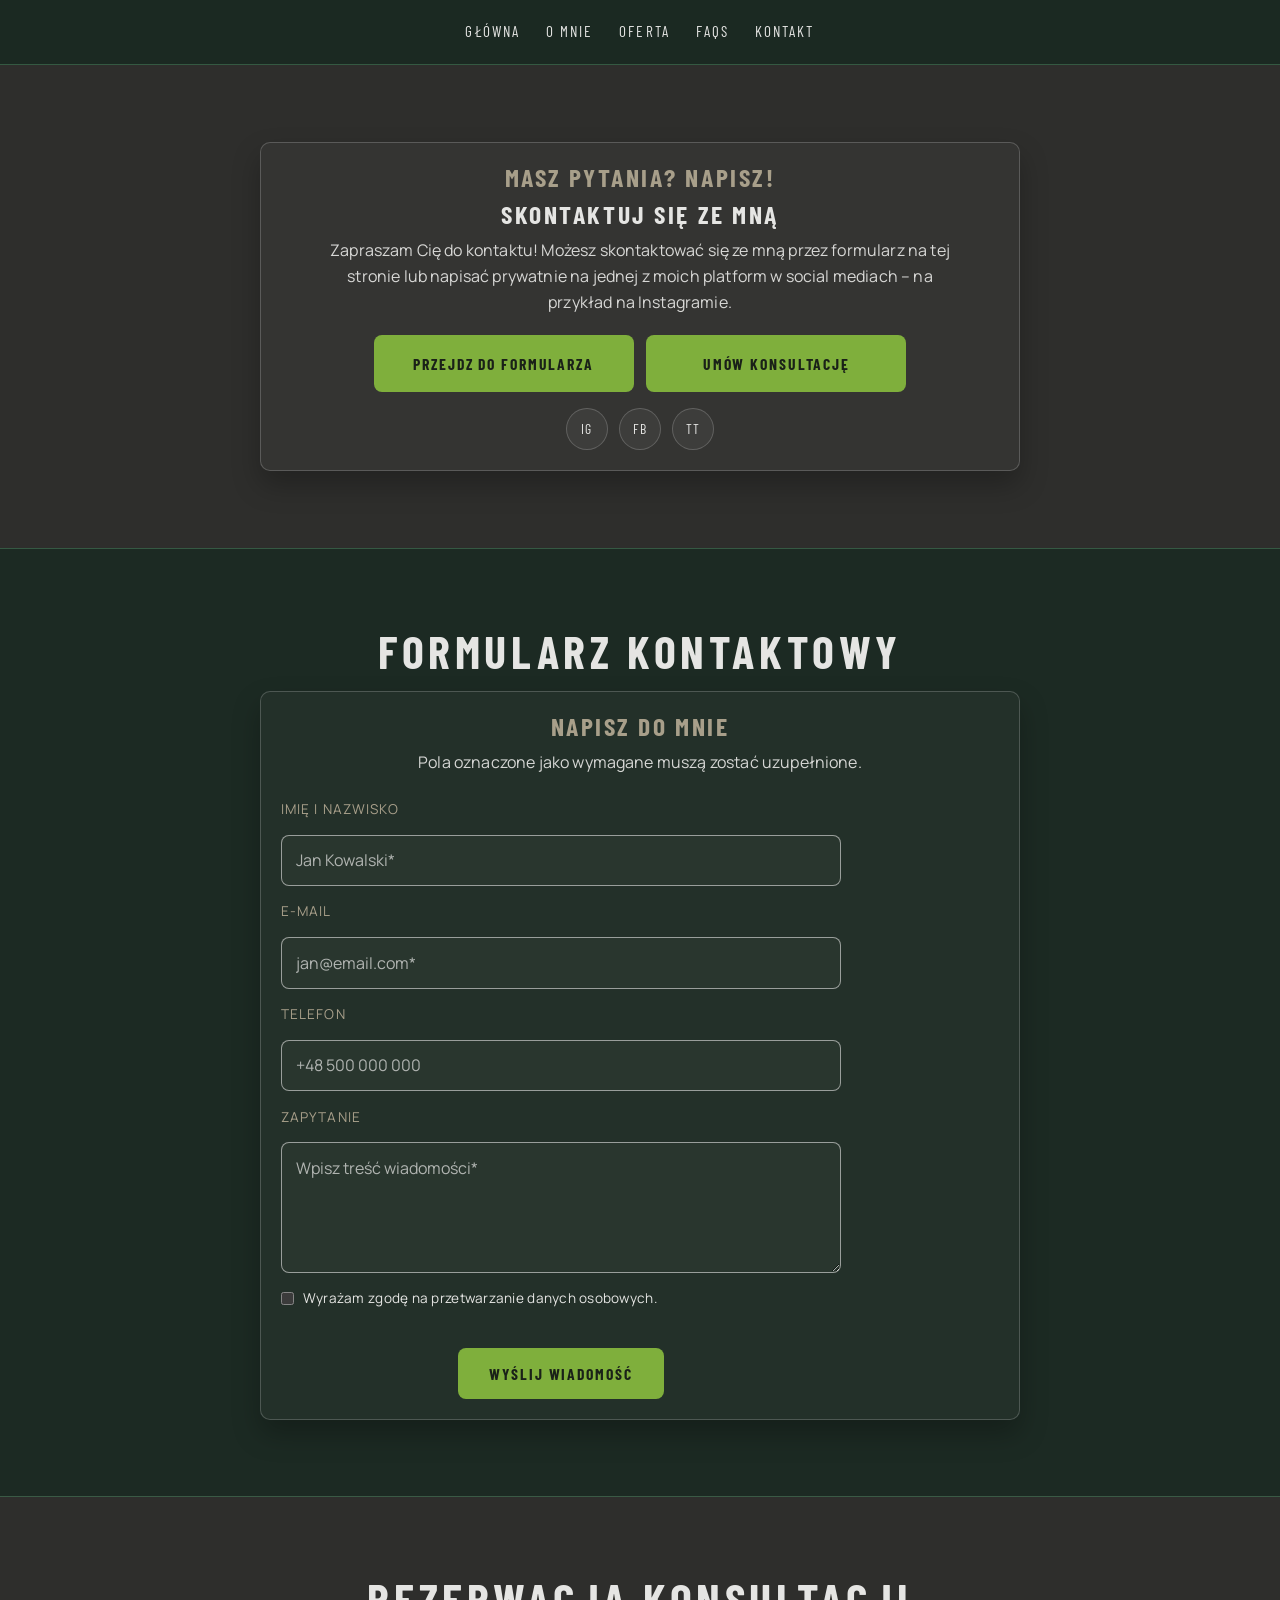
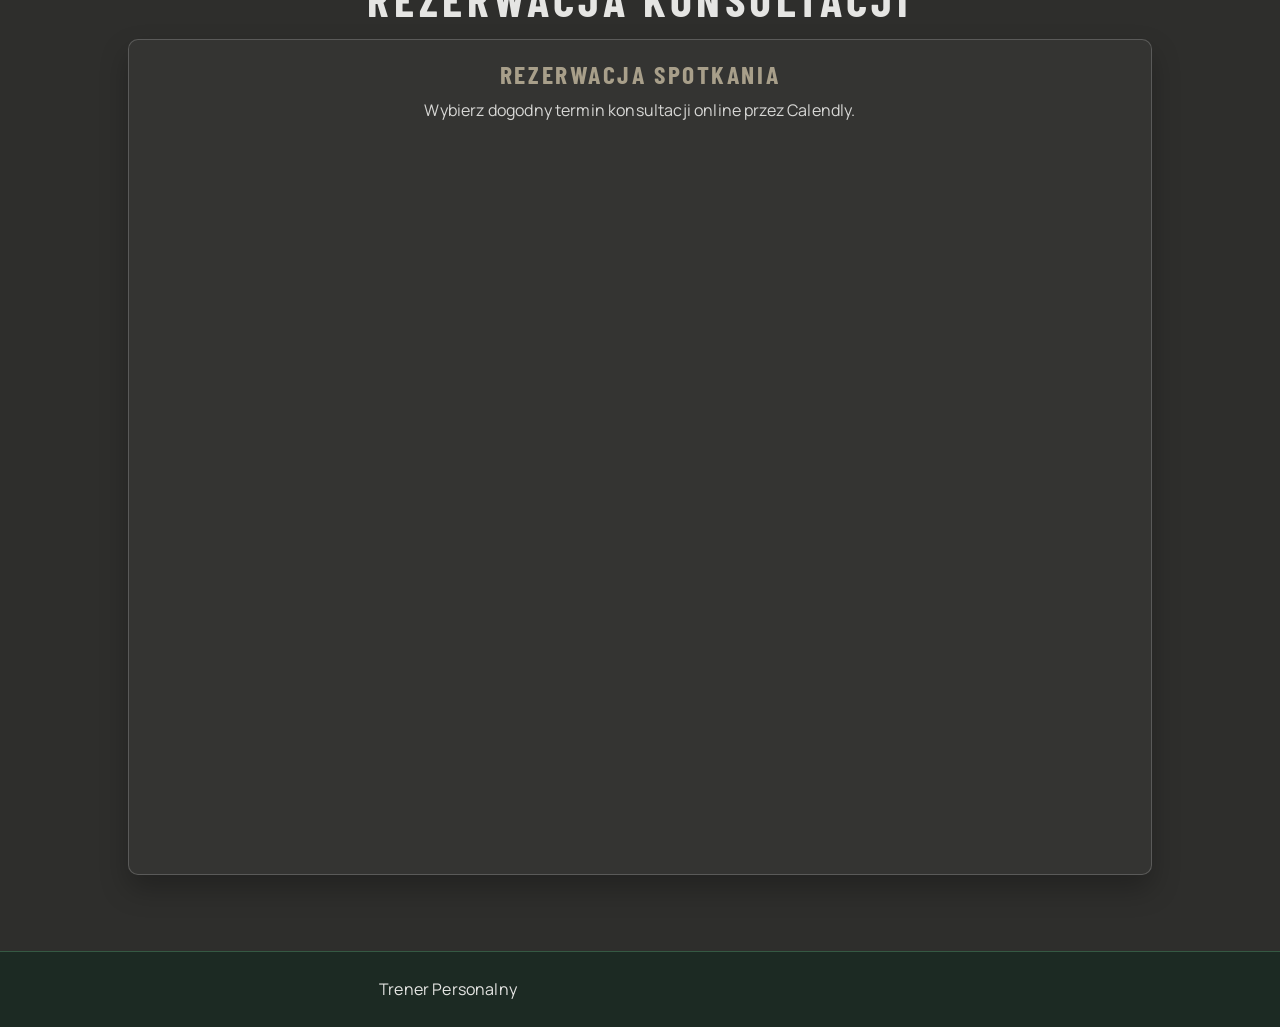
==== kontakt.html @ 87836532 "Add files via upload" ====
﻿<!DOCTYPE html>
<html lang="pl">
<head>
    <meta charset="UTF-8">
    <meta name="viewport" content="width=device-width, initial-scale=1.0">
    <title>Kontakt | Trener Personalny</title>
    <link rel="stylesheet" href="style.css">
    <link href="https://assets.calendly.com/assets/external/widget.css" rel="stylesheet">
</head>
<body>
    <header>
        <div class="navbar">
            <nav>
                <ul>
                    <li><a href="index.html">GŁÓWNA</a></li>
                    <li><a href="about.html">O MNIE</a></li>
                    <li><a href="oferta.html">OFERTA</a></li>
                    <li><a href="blog.html">FAQs</a></li>
                    <li><a id="kontakt" href="kontakt.html">KONTAKT</a></li>
                </ul>
            </nav>
        </div>
    </header>
    <main>
        <section id="informacje-kontaktowe">
            <div class="contact-social Oferta info-section-card">
                <h3>Masz pytania? Napisz!</h3>
                <h2>Skontaktuj się ze mną</h2>
                <p>
                    Zapraszam Cię do kontaktu! Możesz skontaktować się ze mną przez formularz na tej stronie
                    lub napisać prywatnie na jednej z moich platform w social mediach – na przykład na Instagramie.
                </p>
                <div class="info-actions">
                    <a class="btn-primary" href="#formularz-kontaktowy">PRZEJDZ DO FORMULARZA</a>
                    <a class="btn-primary" href="#rezerwacja-konsultacji">UMÓW KONSULTACJĘ</a>
                </div>
                <div class="social-links info-social-links">
                    <a class="social-icon" href="https://www.instagram.com/" target="_blank" rel="noopener noreferrer" aria-label="Instagram">IG</a>
                    <a class="social-icon" href="https://www.facebook.com/" target="_blank" rel="noopener noreferrer" aria-label="Facebook">FB</a>
                    <a class="social-icon" href="https://www.tiktok.com/" target="_blank" rel="noopener noreferrer" aria-label="TikTok">TT</a>
                </div>
            </div>
        </section>

        <section id="formularz-kontaktowy">
            <h2>Formularz kontaktowy</h2>
            <div class="contact-grid contact-grid-single">
                <div class="Oferta contact-card contact-card-centered">
                    <h3>Napisz do mnie</h3>
                    <p>Pola oznaczone jako wymagane muszą zostać uzupełnione.</p>
                    <form id="contact-form">
                        <label for="fullName">Imię i nazwisko</label>
                        <input id="fullName" name="fullName" type="text" required placeholder="Jan Kowalski*">

                        <label for="email">E-mail</label>
                        <input id="email" name="email" type="email" required placeholder="jan@email.com*">

                        <label for="phone">Telefon</label>
                        <input id="phone" name="phone" type="tel" placeholder="+48 500 000 000">

                        <label for="inquiry">Zapytanie</label>
                        <textarea id="inquiry" name="inquiry" rows="4" required placeholder="Wpisz treść wiadomości*"></textarea>

                        <label for="consent" class="consent-row">
                            <input id="consent" name="consent" type="checkbox" required>
                            <span>Wyrażam zgodę na przetwarzanie danych osobowych.</span>
                        </label>

                        <button class="btn-primary" type="submit">WYŚLIJ WIADOMOŚĆ</button>
                    </form>
                </div>
            </div>
        </section>
        <section id="rezerwacja-konsultacji">
            <h2>Rezerwacja konsultacji</h2>
            <div class="Oferta contact-card contact-card-centered">
                <h3>Rezerwacja spotkania</h3>
                <p>Wybierz dogodny termin konsultacji online przez Calendly.</p>
                <div class="calendly-inline-widget" data-url="https://calendly.com/avinashi1-tuta/new-meeting" style="min-width:320px;height:700px;"></div>
            </div>
        </section>
    </main>
    <footer>
        <p>Trener Personalny</p>
    </footer>

    <script src="https://assets.calendly.com/assets/external/widget.js" async></script>
</body>
</html>
---- style.css ----
@import url('https://fonts.googleapis.com/css2?family=Barlow+Condensed:wght@500;600;700;800&family=Manrope:wght@400;500;600;700&display=swap');

:root {
    color-scheme: dark;
    --bg-main: #1C2A23;
    --bg-section: #2E2E2C;
    --text-main: #E5E5E3;
    --primary: #3F6B4F;
    --cta: #7FAF3C;
    --cta-hover: #6E9A32;
    --accent: #A89F8A;
    --line: rgba(63, 107, 79, 0.72);
    --surface: rgba(255, 255, 255, 0.03);
    --surface-border: rgba(229, 229, 227, 0.22);
}

*,
*::before,
*::after {
    box-sizing: border-box;
}

html,
body {
    margin: 0;
    padding: 0;
}

html {
    scroll-behavior: smooth;
}

body {
    background: var(--bg-main);
    color: var(--text-main);
    font-family: 'Manrope', 'Segoe UI', sans-serif;
    line-height: 1.65;
    letter-spacing: 0.01em;
}

header {
    position: sticky;
    top: 0;
    z-index: 30;
    background: rgba(28, 42, 35, 0.92);
    backdrop-filter: blur(10px);
    border-bottom: 1px solid var(--line);
}

main {
    display: flex;
    flex-direction: column;
}

section {
    padding: clamp(3rem, 6vw, 5rem) 10vw;
    border-top: 1px solid var(--line);
}

section:first-of-type {
    border-top: none;
}

section:nth-of-type(odd) {
    background: var(--bg-main);
}

section:nth-of-type(even) {
    background: var(--bg-section);
}

h1,
h2,
h3 {
    margin: 0 0 0.9rem;
    color: var(--text-main);
    font-family: 'Barlow Condensed', 'Arial Narrow', sans-serif;
    font-weight: 700;
    text-transform: uppercase;
    letter-spacing: 0.1em;
    line-height: 1.1;
    text-align: center;
}

h1 {
    font-size: clamp(2.3rem, 5.2vw, 4.8rem);
}

h2 {
    font-size: clamp(1.8rem, 3.6vw, 3.1rem);
}

h3 {
    color: var(--accent);
    font-size: clamp(0.9rem, 1.5vw, 1.1rem);
}

p {
    margin: 0;
    max-width: 64ch;
    color: var(--text-main);
}

a {
    color: var(--text-main);
    text-decoration: none;
}

a:hover,
a:focus-visible {
    color: var(--cta);
}

.navbar {
    width: min(1200px, 92vw);
    margin: 0 auto;
}

.navbar ul {
    margin: 0;
    padding: 0;
    display: flex;
    justify-content: center;
    gap: clamp(0.4rem, 2vw, 1.8rem);
    list-style: none;
}

.navbar a {
    display: inline-flex;
    align-items: center;
    min-height: 64px;
    font-family: 'Barlow Condensed', sans-serif;
    font-size: 0.95rem;
    letter-spacing: 0.14em;
    text-transform: uppercase;
    color: var(--text-main);
}

#hero {
    position: relative;
    isolation: isolate;
    min-height: min(100vh, 900px);
    background-image: linear-gradient(rgba(0, 0, 0, 0.45), rgba(0, 0, 0, 0.45)), url('1.jpg');
    background-size: cover;
    background-position: center;
    display: flex;
    align-items: center;
}

.hero-inner {
    width: min(1200px, 100%);
    margin: 0 auto;
    display: grid;
    grid-template-columns: 1fr minmax(230px, 360px);
    gap: clamp(1rem, 5vw, 3.5rem);
    align-items: center;
}

.hero-text h1,
.hero-text h3,
.hero-text p {
    color: var(--text-main);
    text-align: left;
}

.hero-text p {
    margin-top: 0.7rem;
}

.hero-visual {
    justify-self: end;
}

.hero-visual img {
    width: 100%;
    max-width: 350px;
    border-radius: 12px;
    border: 1px solid var(--surface-border);
    box-shadow: 0 20px 48px rgba(0, 0, 0, 0.45);
}

.page-hero .hero-inner {
    grid-template-columns: 1fr;
    max-width: 920px;
}

.content-narrow {
    margin: 0 auto;
    text-align: center;
}

.Oferta-grid {
    display: grid;
    grid-template-columns: repeat(auto-fit, minmax(240px, 1fr));
    gap: 1.1rem;
    margin-top: 1.4rem;
}

.Oferta,
.testimonial {
    background: var(--surface);
    border: 1px solid var(--surface-border);
    border-radius: 10px;
    padding: 1.25rem;
    box-shadow: 0 14px 28px rgba(0, 0, 0, 0.25);
}

.Oferta h1,
.Oferta h2,
.Oferta h3 {
    margin-bottom: 0.55rem;
    font-size: clamp(1.2rem, 2.2vw, 1.6rem);
    text-align: left;
}

.Oferta p {
    color: var(--text-main);
    opacity: 0.92;
}

.social-scroll {
    margin-top: 1.2rem;
    display: grid;
    grid-auto-flow: column;
    grid-auto-columns: minmax(260px, 1fr);
    gap: 1rem;
    overflow-x: auto;
    padding-bottom: 0.4rem;
    scroll-snap-type: x mandatory;
}

.testimonial {
    scroll-snap-align: start;
}

.testimonial span {
    display: block;
    margin-top: 0.7rem;
    color: var(--accent);
    font-size: 0.9rem;
    letter-spacing: 0.05em;
}

.section-3-inner {
    width: min(1200px, 100%);
    margin: 0 auto;
    display: grid;
    grid-template-columns: repeat(2, minmax(280px, 420px));
    justify-content: space-between;
    gap: 2rem;
    align-items: start;
}

.section-3-visual {
    width: 100%;
    max-width: 420px;
    justify-self: end;
    transform: none;
    align-self: start;
}

.section-3-visual img {
    width: 100%;
    aspect-ratio: 4 / 3;
    object-fit: cover;
    border-radius: 10px;
    border: 1px solid var(--surface-border);
    box-shadow: 0 14px 28px rgba(0, 0, 0, 0.32);
}

.section-3-cta {
    margin-top: 1.35rem;
    display: flex;
    justify-content: center;
}

.section-3-text,
.section-3-text h1,
.section-3-text h2,
.section-3-text h3,
.section-3-text p {
    text-align: left;
}

.section-3-text {
    max-width: 420px;
}

.cta,
.btn-primary,
button,
input[type='submit'] {
    display: flex;
    align-items: center;
    justify-content: center;
    min-height: 46px;
    width: fit-content;
    margin: 1.5rem auto 0;
    padding: 0.92rem 1.9rem;
    border-radius: 8px;
    border: 1px solid transparent;
    background: var(--cta);
    color: #1a2118;
    font-family: 'Barlow Condensed', sans-serif;
    font-size: 0.98rem;
    letter-spacing: 0.12em;
    text-transform: uppercase;
    font-weight: 700;
    cursor: pointer;
    transition: transform 180ms ease, background 180ms ease;
}

section[id="3"] > h3 {
    text-align: center;
    padding-bottom: 1.25rem;
    margin-bottom: 0.9rem;
}

.cta:hover,
.btn-primary:hover,
button:hover,
input[type='submit']:hover {
    background: var(--cta-hover);
    transform: scale(1.03);
}

form {
    margin-top: 1.4rem;
    display: grid;
    gap: 0.9rem;
    max-width: 560px;
}

.contact-grid {
    width: min(1240px, 100%);
    margin: 0 auto;
    display: grid;
    grid-template-columns: repeat(2, minmax(320px, 1fr));
    gap: 1.2rem;
    align-items: start;
}

.contact-card {
    min-height: 100%;
}

.contact-card h3,
.contact-card p {
    text-align: left;
}

.contact-card-centered h3,
.contact-card-centered p {
    text-align: center;
    margin-left: auto;
    margin-right: auto;
}

.contact-grid-single {
    grid-template-columns: minmax(320px, 760px);
    justify-content: center;
}

.contact-social {
    width: min(760px, 100%);
    margin: 1.3rem auto 0;
}

.contact-social h2,
.contact-social h3,
.contact-social p {
    text-align: left;
}

.info-section-card {
    margin-top: 0;
    text-align: center;
}

.info-section-card h2,
.info-section-card h3,
.info-section-card p {
    text-align: center;
    margin-left: auto;
    margin-right: auto;
}

.info-actions {
    margin-top: 1.2rem;
    display: flex;
    justify-content: center;
    gap: 0.8rem;
    flex-wrap: wrap;
}

.info-actions .btn-primary {
    margin: 0;
    width: 260px;
}

#contact-form .btn-primary {
    display: flex;
    justify-self: center;
    justify-content: center;
    align-items: center;
    margin-left: auto;
    margin-right: auto;
}

#informacje-kontaktowe,
#rezerwacja-konsultacji {
    background: var(--bg-section);
}

#formularz-kontaktowy {
    background: var(--bg-main);
}

.social-links {
    margin-top: 1rem;
    display: flex;
    gap: 0.7rem;
    flex-wrap: wrap;
}

.info-social-links {
    justify-content: center;
}

.social-icon {
    width: 42px;
    height: 42px;
    border-radius: 999px;
    border: 1px solid var(--surface-border);
    background: rgba(229, 229, 227, 0.05);
    display: inline-flex;
    align-items: center;
    justify-content: center;
    font-family: 'Barlow Condensed', sans-serif;
    font-size: 0.86rem;
    letter-spacing: 0.08em;
    text-transform: uppercase;
}

.social-icon:hover,
.social-icon:focus-visible {
    background: var(--cta);
    color: #1a2118;
    border-color: var(--cta);
}

.form-status {
    margin-top: 0.9rem;
    min-height: 1.4rem;
    font-size: 0.92rem;
}

.form-status.success {
    color: var(--cta);
}

.form-status.error {
    color: #ff7266;
}

.form-note {
    margin-top: 0.4rem;
    color: var(--accent);
    font-size: 0.9rem;
}

label {
    font-size: 0.85rem;
    letter-spacing: 0.08em;
    text-transform: uppercase;
    color: var(--accent);
}

.consent-row {
    display: flex;
    align-items: center;
    gap: 0.55rem;
    text-transform: none;
    letter-spacing: 0.02em;
}

.consent-row input[type='checkbox'] {
    width: auto;
    margin: 0;
}

.consent-row span {
    color: var(--text-main);
}

input,
textarea,
select {
    width: 100%;
    border: 1px solid rgba(229, 229, 227, 0.6);
    background: rgba(229, 229, 227, 0.03);
    color: var(--text-main);
    border-radius: 8px;
    padding: 0.72rem 0.85rem;
    font: inherit;
}

input::placeholder,
textarea::placeholder {
    color: rgba(229, 229, 227, 0.72);
}

input:focus,
textarea:focus,
select:focus {
    outline: 2px solid rgba(127, 175, 60, 0.6);
    outline-offset: 1px;
}

footer {
    background: var(--bg-main);
    border-top: 1px solid var(--line);
    padding: 1.5rem 10vw;
    color: var(--accent);
    text-align: center;
}

@media (max-width: 900px) {
    .hero-inner,
    .section-3-inner {
        grid-template-columns: 1fr;
        text-align: left;
    }

    .hero-visual,
    .section-3-visual {
        justify-self: start;
        transform: none;
    }

    .section-3-text,
    .section-3-visual {
        max-width: 420px;
    }

    .section-3-text,
    .section-3-text h1,
    .section-3-text h2,
    .section-3-text h3,
    .section-3-text p {
        text-align: left;
    }

    .navbar ul {
        flex-wrap: wrap;
    }

    .contact-grid {
        grid-template-columns: 1fr;
    }
}

@media (max-width: 640px) {
    section {
        padding: 2.8rem 6vw;
    }

    .navbar a {
        min-height: 48px;
        font-size: 0.82rem;
        letter-spacing: 0.11em;
    }

    .cta,
    .btn-primary,
    button,
    input[type='submit'] {
        width: fit-content;
    }
}
.calendly-inline-widget {
    margin: 15px;
    padding: 15px;
}
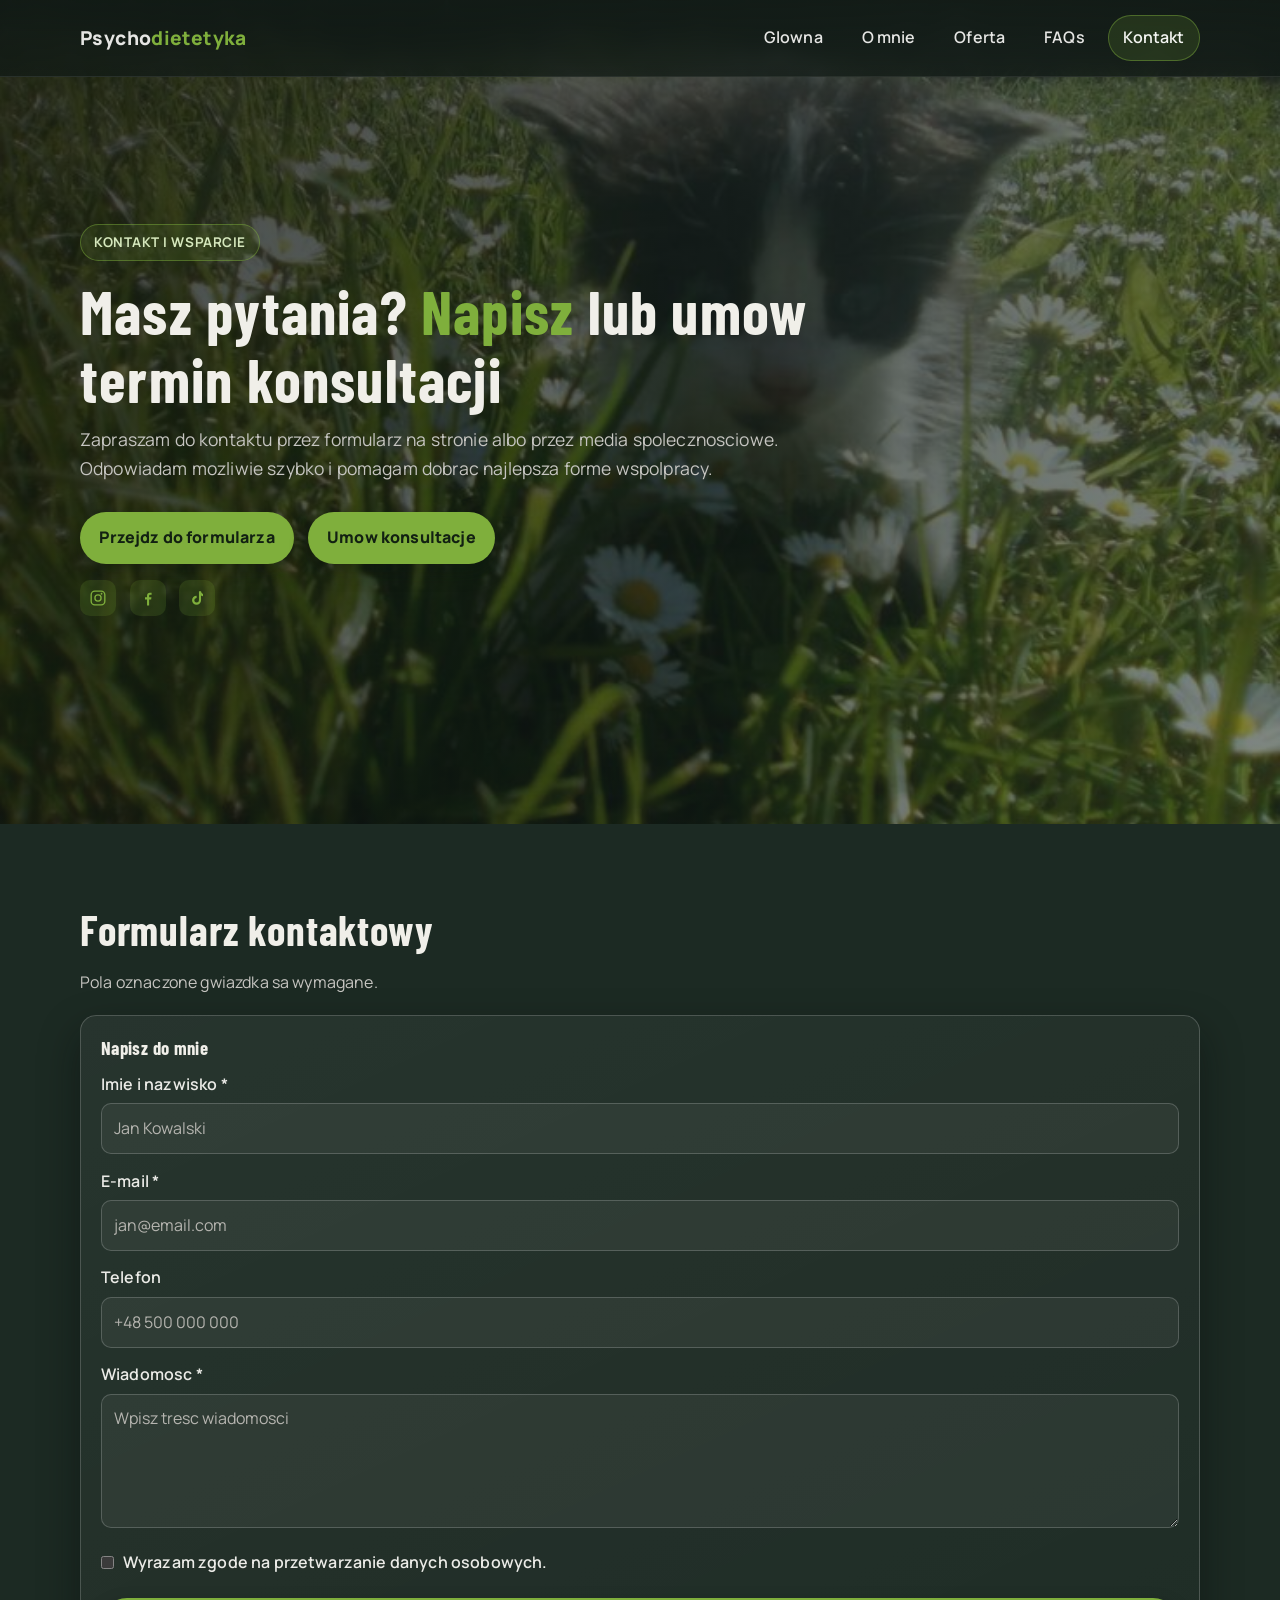
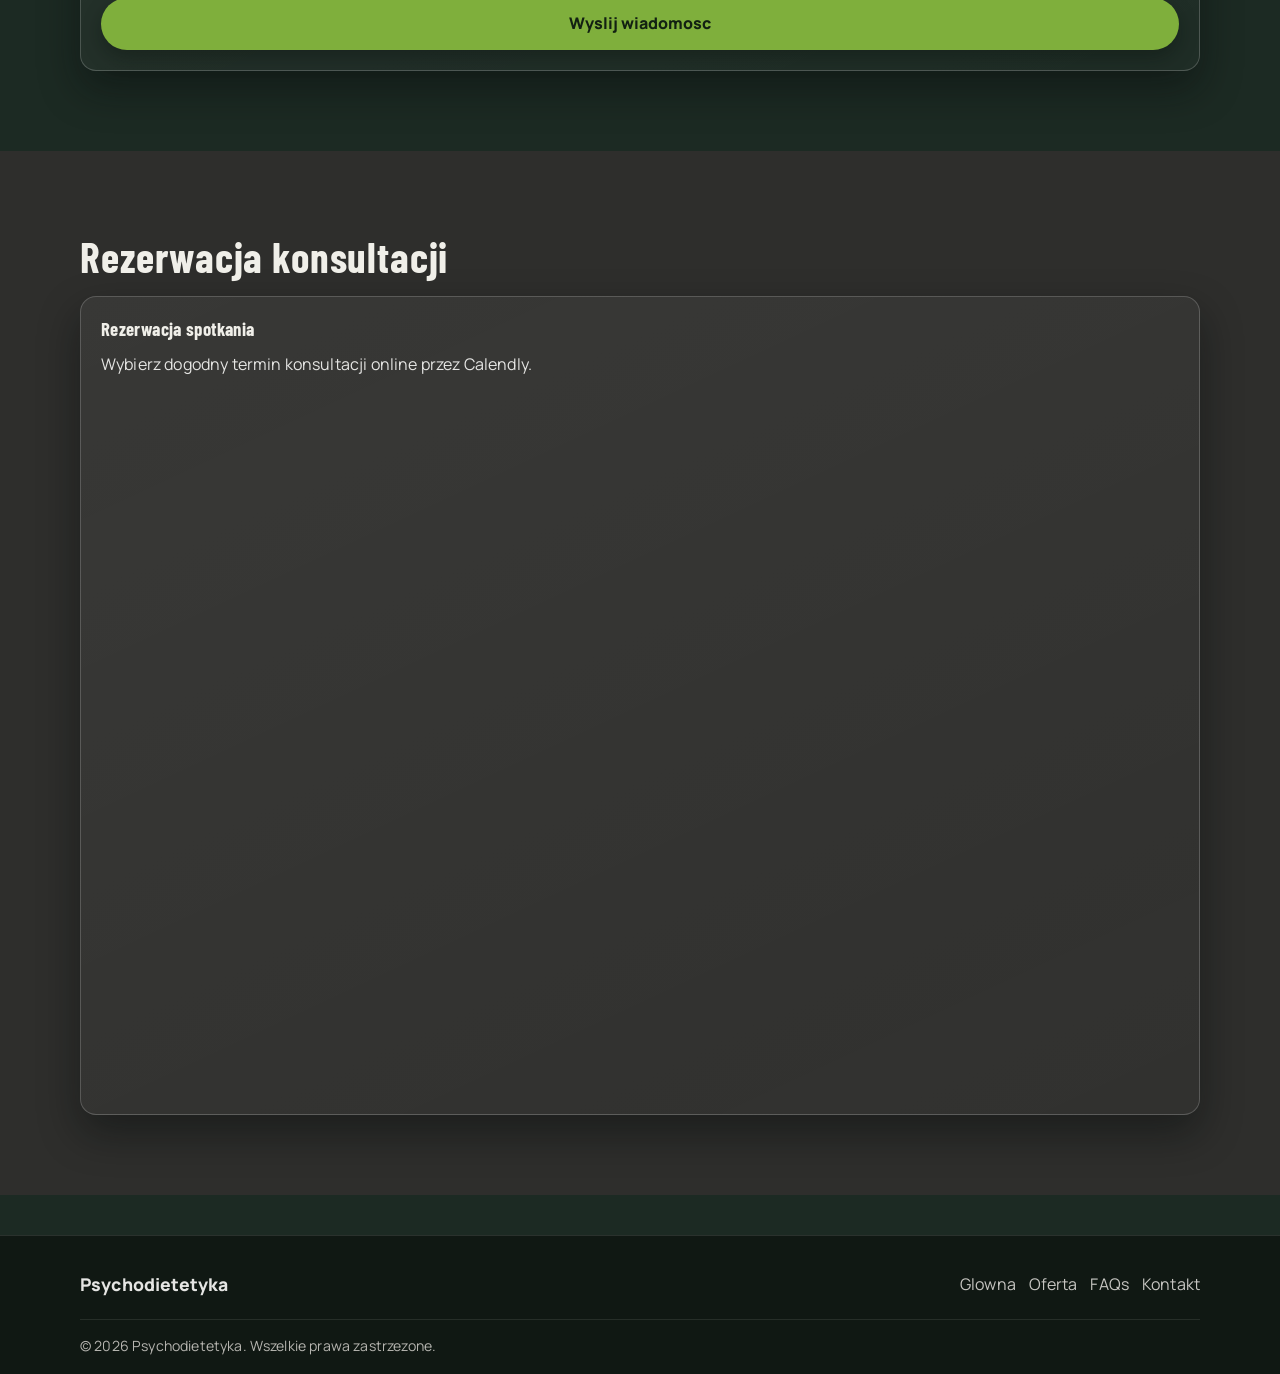
==== commit 21d77a7a: "Add files via upload" ====
--- a/kontakt.html
+++ b/kontakt.html
@@ -1,87 +1,132 @@
-﻿<!DOCTYPE html>
+<!DOCTYPE html>
 <html lang="pl">
 <head>
     <meta charset="UTF-8">
     <meta name="viewport" content="width=device-width, initial-scale=1.0">
-    <title>Kontakt | Trener Personalny</title>
+    <title>Kontakt - Psychodietetyka</title>
     <link rel="stylesheet" href="style.css">
     <link href="https://assets.calendly.com/assets/external/widget.css" rel="stylesheet">
 </head>
 <body>
-    <header>
-        <div class="navbar">
-            <nav>
-                <ul>
-                    <li><a href="index.html">GŁÓWNA</a></li>
-                    <li><a href="about.html">O MNIE</a></li>
-                    <li><a href="oferta.html">OFERTA</a></li>
-                    <li><a href="blog.html">FAQs</a></li>
-                    <li><a id="kontakt" href="kontakt.html">KONTAKT</a></li>
-                </ul>
-            </nav>
+    <nav class="nav" role="navigation" aria-label="Nawigacja glowna">
+        <div class="nav-inner">
+            <a href="index.html" class="nav-logo">Psycho<span>dietetyka</span></a>
+            <div class="nav-links">
+                <a class="nav-link" href="index.html#main">Glowna</a>
+                <a class="nav-link" href="index.html#about">O mnie</a>
+                <a class="nav-link" href="index.html#services">Oferta</a>
+                <a class="nav-link" href="index.html#faq">FAQs</a>
+                <a class="nav-link active" href="kontakt.html">Kontakt</a>
+            </div>
         </div>
-    </header>
+    </nav>
+
     <main>
-        <section id="informacje-kontaktowe">
-            <div class="contact-social Oferta info-section-card">
-                <h3>Masz pytania? Napisz!</h3>
-                <h2>Skontaktuj się ze mną</h2>
-                <p>
-                    Zapraszam Cię do kontaktu! Możesz skontaktować się ze mną przez formularz na tej stronie
-                    lub napisać prywatnie na jednej z moich platform w social mediach – na przykład na Instagramie.
-                </p>
-                <div class="info-actions">
-                    <a class="btn-primary" href="#formularz-kontaktowy">PRZEJDZ DO FORMULARZA</a>
-                    <a class="btn-primary" href="#rezerwacja-konsultacji">UMÓW KONSULTACJĘ</a>
-                </div>
-                <div class="social-links info-social-links">
-                    <a class="social-icon" href="https://www.instagram.com/" target="_blank" rel="noopener noreferrer" aria-label="Instagram">IG</a>
-                    <a class="social-icon" href="https://www.facebook.com/" target="_blank" rel="noopener noreferrer" aria-label="Facebook">FB</a>
-                    <a class="social-icon" href="https://www.tiktok.com/" target="_blank" rel="noopener noreferrer" aria-label="TikTok">TT</a>
+        <section class="hero" id="informacje-kontaktowe">
+            <div class="container">
+                <div class="hero-content">
+                    <span class="hero-badge">Kontakt i wsparcie</span>
+                    <h1 class="hero-title">Masz pytania? <em>Napisz</em> lub umow termin konsultacji</h1>
+                    <p class="hero-description">
+                        Zapraszam do kontaktu przez formularz na stronie albo przez media spolecznosciowe.
+                        Odpowiadam mozliwie szybko i pomagam dobrac najlepsza forme wspolpracy.
+                    </p>
+                    <div class="hero-buttons">
+                        <a class="btn" href="#formularz-kontaktowy">Przejdz do formularza</a>
+                        <a class="btn btn-secondary" href="#rezerwacja-konsultacji">Umow konsultacje</a>
+                    </div>
+                    <div class="hero-buttons" style="margin-top: 1rem;">
+                        <a class="contact-item-icon" href="https://www.instagram.com/" target="_blank" rel="noopener noreferrer" aria-label="Instagram">
+                            <svg width="18" height="18" viewBox="0 0 24 24" fill="currentColor" aria-hidden="true">
+                                <path d="M7.75 2h8.5A5.75 5.75 0 0 1 22 7.75v8.5A5.75 5.75 0 0 1 16.25 22h-8.5A5.75 5.75 0 0 1 2 16.25v-8.5A5.75 5.75 0 0 1 7.75 2Zm0 1.8A3.95 3.95 0 0 0 3.8 7.75v8.5a3.95 3.95 0 0 0 3.95 3.95h8.5a3.95 3.95 0 0 0 3.95-3.95v-8.5a3.95 3.95 0 0 0-3.95-3.95h-8.5Zm8.95 1.35a1.2 1.2 0 1 1 0 2.4 1.2 1.2 0 0 1 0-2.4ZM12 7a5 5 0 1 1 0 10 5 5 0 0 1 0-10Zm0 1.8a3.2 3.2 0 1 0 0 6.4 3.2 3.2 0 0 0 0-6.4Z"></path>
+                            </svg>
+                        </a>
+                        <a class="contact-item-icon" href="https://www.facebook.com/" target="_blank" rel="noopener noreferrer" aria-label="Facebook">
+                            <svg width="18" height="18" viewBox="0 0 24 24" fill="currentColor" aria-hidden="true">
+                                <path d="M13.5 22v-8h2.7l.4-3h-3.1V9.1c0-.9.3-1.5 1.6-1.5h1.7V5c-.3 0-1.2-.1-2.3-.1-2.3 0-3.8 1.4-3.8 4V11H8v3h2.7v8h2.8Z"></path>
+                            </svg>
+                        </a>
+                        <a class="contact-item-icon" href="https://www.tiktok.com/" target="_blank" rel="noopener noreferrer" aria-label="TikTok">
+                            <svg width="18" height="18" viewBox="0 0 24 24" fill="currentColor" aria-hidden="true">
+                                <path d="M14.6 3h2.8c.2 1.7 1.2 3.1 2.6 3.8v2.9a7.1 7.1 0 0 1-2.6-1V15a6 6 0 1 1-6-6h.1v2.9h-.1a3.1 3.1 0 1 0 3.2 3.1V3Z"></path>
+                            </svg>
+                        </a>
+                    </div>
                 </div>
             </div>
         </section>
 
         <section id="formularz-kontaktowy">
-            <h2>Formularz kontaktowy</h2>
-            <div class="contact-grid contact-grid-single">
-                <div class="Oferta contact-card contact-card-centered">
-                    <h3>Napisz do mnie</h3>
-                    <p>Pola oznaczone jako wymagane muszą zostać uzupełnione.</p>
-                    <form id="contact-form">
-                        <label for="fullName">Imię i nazwisko</label>
-                        <input id="fullName" name="fullName" type="text" required placeholder="Jan Kowalski*">
+            <div class="container">
+                <h2 class="section-title">Formularz kontaktowy</h2>
+                <p class="section-subtitle">Pola oznaczone gwiazdka sa wymagane.</p>
+                <div class="contact-grid" style="margin-top: 1.2rem; grid-template-columns: 1fr;">
+                    <div class="contact-form">
+                        <h3>Napisz do mnie</h3>
+                        <form id="contact-form" action="https://api.web3forms.com/submit" method="POST">
+                            <input type="hidden" name="access_key" value="38fab788-b642-48b0-b053-6440c1f015c4">
 
-                        <label for="email">E-mail</label>
-                        <input id="email" name="email" type="email" required placeholder="jan@email.com*">
+                            <div class="form-group">
+                                <label for="fullName">Imie i nazwisko *</label>
+                                <input id="fullName" name="fullName" type="text" required placeholder="Jan Kowalski">
+                            </div>
 
-                        <label for="phone">Telefon</label>
-                        <input id="phone" name="phone" type="tel" placeholder="+48 500 000 000">
+                            <div class="form-group">
+                                <label for="email">E-mail *</label>
+                                <input id="email" name="email" type="email" required placeholder="jan@email.com">
+                            </div>
 
-                        <label for="inquiry">Zapytanie</label>
-                        <textarea id="inquiry" name="inquiry" rows="4" required placeholder="Wpisz treść wiadomości*"></textarea>
+                            <div class="form-group">
+                                <label for="phone">Telefon</label>
+                                <input id="phone" name="phone" type="tel" placeholder="+48 500 000 000">
+                            </div>
 
-                        <label for="consent" class="consent-row">
-                            <input id="consent" name="consent" type="checkbox" required>
-                            <span>Wyrażam zgodę na przetwarzanie danych osobowych.</span>
-                        </label>
+                            <div class="form-group">
+                                <label for="inquiry">Wiadomosc *</label>
+                                <textarea id="inquiry" name="inquiry" rows="4" required placeholder="Wpisz tresc wiadomosci"></textarea>
+                            </div>
 
-                        <button class="btn-primary" type="submit">WYŚLIJ WIADOMOŚĆ</button>
-                    </form>
+                            <div class="form-group">
+                                <label for="consent" class="consent-inline">
+                                    <input id="consent" name="consent" type="checkbox" required>
+                                    <span>Wyrazam zgode na przetwarzanie danych osobowych.</span>
+                                </label>
+                            </div>
+
+                            <button class="btn form-submit" type="submit">Wyslij wiadomosc</button>
+                        </form>
+                    </div>
                 </div>
             </div>
         </section>
+
         <section id="rezerwacja-konsultacji">
-            <h2>Rezerwacja konsultacji</h2>
-            <div class="Oferta contact-card contact-card-centered">
-                <h3>Rezerwacja spotkania</h3>
-                <p>Wybierz dogodny termin konsultacji online przez Calendly.</p>
-                <div class="calendly-inline-widget" data-url="https://calendly.com/avinashi1-tuta/new-meeting" style="min-width:320px;height:700px;"></div>
+            <div class="container">
+                <h2 class="section-title">Rezerwacja konsultacji</h2>
+                <div class="contact-form">
+                    <h3>Rezerwacja spotkania</h3>
+                    <p>Wybierz dogodny termin konsultacji online przez Calendly.</p>
+                    <div class="calendly-inline-widget" data-url="https://calendly.com/avinashi1-tuta/new-meeting" style="min-width:320px;height:700px;"></div>
+                </div>
             </div>
         </section>
     </main>
-    <footer>
-        <p>Trener Personalny</p>
+
+    <footer class="footer">
+        <div class="container">
+            <div class="footer-content">
+                <div class="footer-logo">Psychodietetyka</div>
+                <nav class="footer-links" aria-label="Nawigacja w stopce">
+                    <a href="index.html">Glowna</a>
+                    <a href="index.html#services">Oferta</a>
+                    <a href="index.html#faq">FAQs</a>
+                    <a href="kontakt.html">Kontakt</a>
+                </nav>
+            </div>
+            <div class="footer-bottom">
+                <p>&copy; 2026 Psychodietetyka. Wszelkie prawa zastrzezone.</p>
+            </div>
+        </div>
     </footer>
 
     <script src="https://assets.calendly.com/assets/external/widget.js" async></script>
--- a/style.css
+++ b/style.css
@@ -1,584 +1,442 @@
-@import url('https://fonts.googleapis.com/css2?family=Barlow+Condensed:wght@500;600;700;800&family=Manrope:wght@400;500;600;700&display=swap');
+@import url("https://fonts.googleapis.com/css2?family=Barlow+Condensed:wght@500;600;700;800&family=Manrope:wght@400;500;600;700;800&display=swap");
 
 :root {
     color-scheme: dark;
-    --bg-main: #1C2A23;
-    --bg-section: #2E2E2C;
+    --bg-main: #1c2a23;
     --text-main: #E5E5E3;
     --primary: #3F6B4F;
     --cta: #7FAF3C;
     --cta-hover: #6E9A32;
     --accent: #A89F8A;
     --line: rgba(63, 107, 79, 0.72);
-    --surface: rgba(255, 255, 255, 0.03);
     --surface-border: rgba(229, 229, 227, 0.22);
-}
-
-*,
-*::before,
-*::after {
-    box-sizing: border-box;
-}
-
-html,
+    --color-sage-dark: #3F6B4F;
+    --muted-text: #c6c5c1;
+    --shadow-soft: 0 18px 40px rgba(7, 12, 10, 0.45);
+    --radius-xl: 24px;
+    --radius-lg: 16px;
+    --nav-height: 76px;
+}
+
+*, *::before, *::after { box-sizing: border-box; }
+
+html, body { margin: 0; padding: 0; scroll-behavior: smooth; }
+
 body {
+    min-height: 100vh;
+    background: var(--bg-main);
+    color: var(--text-main);
+    font-family: "Manrope", "Segoe UI", sans-serif;
+    line-height: 1.7;
+    letter-spacing: 0.01em;
+}
+
+h1, h2, h3, h4, h5, h6 {
+    margin: 0 0 0.7rem;
+    color: var(--accent);
+    line-height: 1.25;
+    font-weight: 700;
+    font-family: "Barlow Condensed", "Arial Narrow", sans-serif;
+    letter-spacing: 0.02em;
+}
+
+p { margin: 0 0 1rem; }
+
+a, button, input, select, textarea { font: inherit; }
+
+a { color: var(--cta); text-decoration: none; transition: color 0.25s ease; }
+a:hover { color: var(--cta-hover); }
+
+hr { border: 0; border-top: 1px solid var(--line); margin: 1.25rem 0; }
+
+.container { width: min(1120px, calc(100% - 2.4rem)); margin: 0 auto; }
+
+/* Nav */
+.nav {
+    position: fixed;
+    inset: 0 0 auto 0;
+    z-index: 1000;
+    background: linear-gradient(180deg, rgba(18, 27, 22, 0.95), rgba(18, 27, 22, 0.78));
+    border-bottom: 1px solid rgba(229, 229, 227, 0.1);
+    backdrop-filter: blur(8px);
+    transition: all 0.25s ease;
+}
+.nav.scrolled { background: rgba(20, 30, 24, 0.92); box-shadow: 0 10px 24px rgba(6, 10, 8, 0.35); }
+
+.nav-inner {
+    height: var(--nav-height);
+    width: min(1120px, calc(100% - 2.4rem));
+    margin: 0 auto;
+    display: flex;
+    align-items: center;
+    justify-content: space-between;
+    gap: 1rem;
+}
+
+.nav-logo { color: var(--text-main); font-weight: 800; font-size: 1.2rem; letter-spacing: 0.02em; }
+.nav-logo span { color: var(--cta); }
+
+.nav-links { display: flex; align-items: center; gap: 0.5rem; }
+
+.nav-link {
+    color: var(--text-main);
+    padding: 0.55rem 0.9rem;
+    border-radius: 999px;
+    border: 1px solid transparent;
+    font-weight: 600;
+    transition: all 0.25s ease;
+}
+.nav-link:hover, .nav-link.active {
+    color: #f3f4f1;
+    border-color: rgba(127, 175, 60, 0.45);
+    background: rgba(127, 175, 60, 0.16);
+}
+
+.nav-toggle {
+    display: none;
+    background: transparent;
+    border: 1px solid rgba(229, 229, 227, 0.22);
+    border-radius: 10px;
+    padding: 0.45rem 0.5rem;
+    cursor: pointer;
+}
+.nav-toggle span { display: block; width: 20px; height: 2px; background: var(--text-main); margin: 4px 0; }
+
+.nav-overlay {
+    position: fixed;
+    inset: 0;
+    background: rgba(7, 10, 8, 0.55);
+    opacity: 0;
+    pointer-events: none;
+    transition: opacity 0.25s ease;
+    z-index: 800;
+}
+.nav-overlay.active { opacity: 1; pointer-events: auto; }
+
+/* Sections */
+section { position: relative; padding: 5rem 0; }
+
+main > section:nth-of-type(even) { background: #1c2a23; }
+main > section:nth-of-type(odd):not(:first-of-type) { background: #2E2E2C; }
+
+/* Hero */
+.hero {
+    padding: 8rem 0 7rem;
+    min-height: calc(100vh - var(--nav-height));
+    display: flex;
+    align-items: center;
+    background:
+        linear-gradient(115deg, rgba(12, 18, 15, 0.78), rgba(28, 42, 35, 0.56)),
+        url("hero_bg.jpg") center / cover no-repeat;
+}
+.hero-content { max-width: 760px; }
+
+.hero-badge {
+    display: inline-flex;
+    align-items: center;
+    gap: 0.45rem;
+    padding: 0.38rem 0.82rem;
+    border-radius: 999px;
+    border: 1px solid rgba(127, 175, 60, 0.45);
+    background: rgba(127, 175, 60, 0.12);
+    color: #d6e8bd;
+    font-weight: 700;
+    font-size: 0.84rem;
+    letter-spacing: 0.04em;
+    text-transform: uppercase;
+}
+
+.hero-title {
+    margin-top: 1rem;
+    font-size: clamp(2rem, 4.8vw, 3.8rem);
+    line-height: 1.12;
+    color: #f0efe9;
+}
+.hero-title em {
+    color: var(--cta);
+    font-style: normal;
+    position: relative;
+}
+.hero-title em::after {
+    content: "";
+    position: absolute;
+    left: 0; right: 0; bottom: 0.04em;
+    height: 0.22em;
+    background: linear-gradient(90deg, rgba(127, 175, 60, 0.55), rgba(127, 175, 60, 0));
+    z-index: -1;
+    border-radius: 2px;
+}
+
+.hero-description { max-width: 64ch; color: var(--muted-text); font-size: 1.1rem; }
+.hero-buttons { display: flex; flex-wrap: wrap; gap: 0.85rem; margin-top: 1.7rem; }
+
+/* Buttons */
+button, .btn {
+    display: inline-flex;
+    align-items: center;
+    justify-content: center;
+    gap: 0.3rem;
+    border: 1px solid rgba(127, 175, 60, 0.4);
+    border-radius: 999px;
+    padding: 0.72rem 1.15rem;
+    background: var(--cta);
+    color: #122012;
+    font-weight: 800;
+    cursor: pointer;
+    box-shadow: 0 8px 18px rgba(9, 16, 11, 0.35);
+    transition: background-color 0.25s ease, transform 0.25s ease, box-shadow 0.25s ease;
+}
+/* Section headings */
+.section-title { font-size: clamp(1.75rem, 3.8vw, 2.6rem); color: #f0efe9; margin-bottom: 0.8rem; }
+.section-subtitle { max-width: 70ch; color: var(--muted-text); margin-bottom: 0; }
+
+/* About & Contact grid */
+.about-grid, .contact-grid {
+    display: grid;
+    grid-template-columns: 1fr 1.2fr;
+    gap: 2rem;
+    align-items: center;
+}
+
+.about-image-placeholder {
+    height: 410px;
+    border-radius: var(--radius-xl);
+    border: 1px solid var(--surface-border);
+    background: url("hero_bg.jpg") center / cover no-repeat;
+    box-shadow: var(--shadow-soft);
+}
+
+.about-text { color: var(--muted-text); }
+.about-text strong { color: #f1f0ea; }
+
+.about-specializations h3 { margin-bottom: 0.8rem; }
+
+.specialization-tags { display: flex; flex-wrap: wrap; gap: 0.55rem; }
+.specialization-tag {
+    display: inline-flex;
+    padding: 0.4rem 0.78rem;
+    border-radius: 999px;
+    background: rgba(127, 175, 60, 0.13);
+    border: 1px solid rgba(127, 175, 60, 0.3);
+    color: #d7e7c0;
+    font-size: 0.88rem;
+}
+
+/* Services & Trust grids */
+.services-grid, .trust-grid {
+    margin-top: 1.7rem;
+    display: grid;
+    gap: 1rem;
+    grid-template-columns: repeat(2, minmax(0, 1fr));
+}
+
+.trust-grid { grid-template-columns: repeat(3, minmax(0, 1fr)); }
+
+.service-card, .trust-card, .faq-item, .contact-form, .contact-item {
+    background: linear-gradient(155deg, rgba(255, 255, 255, 0.05), rgba(255, 255, 255, 0.015));
+    border: 1px solid var(--surface-border);
+    border-radius: var(--radius-lg);
+    box-shadow: var(--shadow-soft);
+}
+
+.service-card, .trust-card {
+    padding: 1.25rem;
+    transition: transform 0.25s ease, border-color 0.25s ease;
+}
+.service-card:hover, .trust-card:hover {
+    transform: translateY(-5px);
+    border-color: rgba(127, 175, 60, 0.46);
+}
+
+.service-icon, .trust-icon {
+    width: 46px;
+    height: 46px;
+    border-radius: 12px;
+    border: 1px solid rgba(127, 175, 60, 0.33);
+    background: rgba(127, 175, 60, 0.16);
+    display: grid;
+    place-items: center;
+    font-size: 1.35rem;
+    margin-bottom: 0.8rem;
+}
+
+.service-card p, .trust-card p { color: var(--muted-text); }
+
+.service-link { display: inline-flex; align-items: center; gap: 0.32rem; font-weight: 700; }
+.service-link-arrow { transition: transform 0.2s ease; }
+.service-link:hover .service-link-arrow { transform: translateX(4px); }
+
+/* FAQ */
+.faq-grid { margin-top: 1.5rem; display: grid; gap: 0.9rem; }
+.faq-item { overflow: hidden; }
+
+.faq-question {
+    width: 100%;
+    border: 0;
+    border-radius: 0;
+    box-shadow: none;
+    padding: 1rem 1.1rem;
+    background: transparent;
+    color: #f0efe9;
+    display: flex;
+    justify-content: space-between;
+    align-items: center;
+    font-weight: 700;
+    text-align: left;
+}
+.faq-question:hover { transform: none; background: rgba(255, 255, 255, 0.03); }
+
+.faq-icon { width: 28px; height: 28px; display: grid; place-items: center; color: var(--cta); transition: transform 0.25s ease; }
+.faq-item.active .faq-icon { transform: rotate(180deg); }
+
+.faq-answer { max-height: 0; overflow: hidden; transition: max-height 0.35s ease; }
+.faq-answer-inner { padding: 0 1.1rem 1rem; }
+.faq-answer p, .faq-answer li { color: var(--muted-text); }
+.faq-answer ul { margin: 0.5rem 0 0.9rem 1.2rem; padding: 0; }
+
+/* Contact */
+.contact-info > p { color: var(--muted-text); }
+.contact-details { margin-top: 1.2rem; display: grid; gap: 0.75rem; }
+
+.contact-item { padding: 0.9rem; display: flex; align-items: flex-start; gap: 0.8rem; }
+.contact-item-icon {
+    width: 36px; height: 36px;
+    border-radius: 10px;
+    background: rgba(127, 175, 60, 0.16);
+    display: grid;
+    place-items: center;
+    font-size: 1rem;
+    flex-shrink: 0;
+}
+.contact-item-content h4 { margin-bottom: 0.35rem; color: #f0efe9; }
+.contact-item-content p { margin-bottom: 0; color: var(--muted-text); }
+
+.contact-form { padding: 1.25rem; }
+.contact-form h3 { color: #f0efe9; }
+
+.form-group { margin-bottom: 0.85rem; }
+
+label { display: inline-block; margin-bottom: 0.32rem; color: #ebebe7; font-weight: 600; }
+
+.consent-inline {
+    display: inline-flex;
+    align-items: center;
+    gap: 0.55rem;
+    margin-bottom: 0;
+}
+
+.consent-inline input[type="checkbox"] {
+    width: auto;
     margin: 0;
     padding: 0;
-}
-
-html {
-    scroll-behavior: smooth;
-}
-
-body {
-    background: var(--bg-main);
-    color: var(--text-main);
-    font-family: 'Manrope', 'Segoe UI', sans-serif;
-    line-height: 1.65;
-    letter-spacing: 0.01em;
-}
-
-header {
-    position: sticky;
-    top: 0;
-    z-index: 30;
-    background: rgba(28, 42, 35, 0.92);
-    backdrop-filter: blur(10px);
-    border-bottom: 1px solid var(--line);
-}
-
-main {
-    display: flex;
-    flex-direction: column;
-}
-
-section {
-    padding: clamp(3rem, 6vw, 5rem) 10vw;
-    border-top: 1px solid var(--line);
-}
-
-section:first-of-type {
-    border-top: none;
-}
-
-section:nth-of-type(odd) {
-    background: var(--bg-main);
-}
-
-section:nth-of-type(even) {
-    background: var(--bg-section);
-}
-
-h1,
-h2,
-h3 {
-    margin: 0 0 0.9rem;
-    color: var(--text-main);
-    font-family: 'Barlow Condensed', 'Arial Narrow', sans-serif;
-    font-weight: 700;
-    text-transform: uppercase;
-    letter-spacing: 0.1em;
-    line-height: 1.1;
-    text-align: center;
-}
-
-h1 {
-    font-size: clamp(2.3rem, 5.2vw, 4.8rem);
-}
-
-h2 {
-    font-size: clamp(1.8rem, 3.6vw, 3.1rem);
-}
-
-h3 {
-    color: var(--accent);
-    font-size: clamp(0.9rem, 1.5vw, 1.1rem);
-}
-
-p {
-    margin: 0;
-    max-width: 64ch;
-    color: var(--text-main);
-}
-
-a {
-    color: var(--text-main);
-    text-decoration: none;
-}
-
-a:hover,
-a:focus-visible {
-    color: var(--cta);
-}
-
-.navbar {
-    width: min(1200px, 92vw);
-    margin: 0 auto;
-}
-
-.navbar ul {
-    margin: 0;
-    padding: 0;
-    display: flex;
-    justify-content: center;
-    gap: clamp(0.4rem, 2vw, 1.8rem);
-    list-style: none;
-}
-
-.navbar a {
-    display: inline-flex;
-    align-items: center;
-    min-height: 64px;
-    font-family: 'Barlow Condensed', sans-serif;
-    font-size: 0.95rem;
-    letter-spacing: 0.14em;
-    text-transform: uppercase;
-    color: var(--text-main);
-}
-
-#hero {
-    position: relative;
-    isolation: isolate;
-    min-height: min(100vh, 900px);
-    background-image: linear-gradient(rgba(0, 0, 0, 0.45), rgba(0, 0, 0, 0.45)), url('1.jpg');
-    background-size: cover;
-    background-position: center;
-    display: flex;
-    align-items: center;
-}
-
-.hero-inner {
-    width: min(1200px, 100%);
-    margin: 0 auto;
-    display: grid;
-    grid-template-columns: 1fr minmax(230px, 360px);
-    gap: clamp(1rem, 5vw, 3.5rem);
-    align-items: center;
-}
-
-.hero-text h1,
-.hero-text h3,
-.hero-text p {
-    color: var(--text-main);
-    text-align: left;
-}
-
-.hero-text p {
-    margin-top: 0.7rem;
-}
-
-.hero-visual {
-    justify-self: end;
-}
-
-.hero-visual img {
+    accent-color: var(--cta);
+    box-shadow: none;
+}
+
+input, select, textarea {
     width: 100%;
-    max-width: 350px;
-    border-radius: 12px;
-    border: 1px solid var(--surface-border);
-    box-shadow: 0 20px 48px rgba(0, 0, 0, 0.45);
-}
-
-.page-hero .hero-inner {
-    grid-template-columns: 1fr;
-    max-width: 920px;
-}
-
-.content-narrow {
-    margin: 0 auto;
-    text-align: center;
-}
-
-.Oferta-grid {
-    display: grid;
-    grid-template-columns: repeat(auto-fit, minmax(240px, 1fr));
-    gap: 1.1rem;
-    margin-top: 1.4rem;
-}
-
-.Oferta,
-.testimonial {
-    background: var(--surface);
-    border: 1px solid var(--surface-border);
-    border-radius: 10px;
-    padding: 1.25rem;
-    box-shadow: 0 14px 28px rgba(0, 0, 0, 0.25);
-}
-
-.Oferta h1,
-.Oferta h2,
-.Oferta h3 {
-    margin-bottom: 0.55rem;
-    font-size: clamp(1.2rem, 2.2vw, 1.6rem);
-    text-align: left;
-}
-
-.Oferta p {
-    color: var(--text-main);
-    opacity: 0.92;
-}
-
-.social-scroll {
-    margin-top: 1.2rem;
-    display: grid;
-    grid-auto-flow: column;
-    grid-auto-columns: minmax(260px, 1fr);
-    gap: 1rem;
-    overflow-x: auto;
-    padding-bottom: 0.4rem;
-    scroll-snap-type: x mandatory;
-}
-
-.testimonial {
-    scroll-snap-align: start;
-}
-
-.testimonial span {
-    display: block;
-    margin-top: 0.7rem;
-    color: var(--accent);
-    font-size: 0.9rem;
-    letter-spacing: 0.05em;
-}
-
-.section-3-inner {
-    width: min(1200px, 100%);
-    margin: 0 auto;
-    display: grid;
-    grid-template-columns: repeat(2, minmax(280px, 420px));
-    justify-content: space-between;
-    gap: 2rem;
-    align-items: start;
-}
-
-.section-3-visual {
-    width: 100%;
-    max-width: 420px;
-    justify-self: end;
-    transform: none;
-    align-self: start;
-}
-
-.section-3-visual img {
-    width: 100%;
-    aspect-ratio: 4 / 3;
-    object-fit: cover;
+    padding: 0.68rem 0.78rem;
     border-radius: 10px;
     border: 1px solid var(--surface-border);
-    box-shadow: 0 14px 28px rgba(0, 0, 0, 0.32);
-}
-
-.section-3-cta {
-    margin-top: 1.35rem;
-    display: flex;
-    justify-content: center;
-}
-
-.section-3-text,
-.section-3-text h1,
-.section-3-text h2,
-.section-3-text h3,
-.section-3-text p {
-    text-align: left;
-}
-
-.section-3-text {
-    max-width: 420px;
-}
-
-.cta,
-.btn-primary,
-button,
-input[type='submit'] {
-    display: flex;
-    align-items: center;
-    justify-content: center;
-    min-height: 46px;
-    width: fit-content;
-    margin: 1.5rem auto 0;
-    padding: 0.92rem 1.9rem;
-    border-radius: 8px;
-    border: 1px solid transparent;
-    background: var(--cta);
-    color: #1a2118;
-    font-family: 'Barlow Condensed', sans-serif;
-    font-size: 0.98rem;
-    letter-spacing: 0.12em;
-    text-transform: uppercase;
-    font-weight: 700;
-    cursor: pointer;
-    transition: transform 180ms ease, background 180ms ease;
-}
-
-section[id="3"] > h3 {
-    text-align: center;
-    padding-bottom: 1.25rem;
-    margin-bottom: 0.9rem;
-}
-
-.cta:hover,
-.btn-primary:hover,
-button:hover,
-input[type='submit']:hover {
-    background: var(--cta-hover);
-    transform: scale(1.03);
-}
-
-form {
-    margin-top: 1.4rem;
-    display: grid;
-    gap: 0.9rem;
-    max-width: 560px;
-}
-
-.contact-grid {
-    width: min(1240px, 100%);
-    margin: 0 auto;
-    display: grid;
-    grid-template-columns: repeat(2, minmax(320px, 1fr));
-    gap: 1.2rem;
-    align-items: start;
-}
-
-.contact-card {
-    min-height: 100%;
-}
-
-.contact-card h3,
-.contact-card p {
-    text-align: left;
-}
-
-.contact-card-centered h3,
-.contact-card-centered p {
-    text-align: center;
-    margin-left: auto;
-    margin-right: auto;
-}
-
-.contact-grid-single {
-    grid-template-columns: minmax(320px, 760px);
-    justify-content: center;
-}
-
-.contact-social {
-    width: min(760px, 100%);
-    margin: 1.3rem auto 0;
-}
-
-.contact-social h2,
-.contact-social h3,
-.contact-social p {
-    text-align: left;
-}
-
-.info-section-card {
-    margin-top: 0;
-    text-align: center;
-}
-
-.info-section-card h2,
-.info-section-card h3,
-.info-section-card p {
-    text-align: center;
-    margin-left: auto;
-    margin-right: auto;
-}
-
-.info-actions {
-    margin-top: 1.2rem;
-    display: flex;
-    justify-content: center;
-    gap: 0.8rem;
-    flex-wrap: wrap;
-}
-
-.info-actions .btn-primary {
-    margin: 0;
-    width: 260px;
-}
-
-#contact-form .btn-primary {
-    display: flex;
-    justify-self: center;
-    justify-content: center;
-    align-items: center;
-    margin-left: auto;
-    margin-right: auto;
-}
-
-#informacje-kontaktowe,
-#rezerwacja-konsultacji {
-    background: var(--bg-section);
-}
-
-#formularz-kontaktowy {
-    background: var(--bg-main);
-}
-
-.social-links {
-    margin-top: 1rem;
-    display: flex;
-    gap: 0.7rem;
-    flex-wrap: wrap;
-}
-
-.info-social-links {
-    justify-content: center;
-}
-
-.social-icon {
-    width: 42px;
-    height: 42px;
-    border-radius: 999px;
-    border: 1px solid var(--surface-border);
-    background: rgba(229, 229, 227, 0.05);
-    display: inline-flex;
-    align-items: center;
-    justify-content: center;
-    font-family: 'Barlow Condensed', sans-serif;
-    font-size: 0.86rem;
-    letter-spacing: 0.08em;
-    text-transform: uppercase;
-}
-
-.social-icon:hover,
-.social-icon:focus-visible {
-    background: var(--cta);
-    color: #1a2118;
-    border-color: var(--cta);
-}
-
-.form-status {
-    margin-top: 0.9rem;
-    min-height: 1.4rem;
-    font-size: 0.92rem;
-}
-
-.form-status.success {
-    color: var(--cta);
-}
-
-.form-status.error {
-    color: #ff7266;
-}
-
-.form-note {
-    margin-top: 0.4rem;
-    color: var(--accent);
-    font-size: 0.9rem;
-}
-
-label {
-    font-size: 0.85rem;
-    letter-spacing: 0.08em;
-    text-transform: uppercase;
-    color: var(--accent);
-}
-
-.consent-row {
-    display: flex;
-    align-items: center;
-    gap: 0.55rem;
-    text-transform: none;
-    letter-spacing: 0.02em;
-}
-
-.consent-row input[type='checkbox'] {
-    width: auto;
-    margin: 0;
-}
-
-.consent-row span {
+    background: rgba(255, 255, 255, 0.05);
     color: var(--text-main);
-}
-
-input,
-textarea,
-select {
-    width: 100%;
-    border: 1px solid rgba(229, 229, 227, 0.6);
-    background: rgba(229, 229, 227, 0.03);
-    color: var(--text-main);
-    border-radius: 8px;
-    padding: 0.72rem 0.85rem;
-    font: inherit;
-}
-
-input::placeholder,
-textarea::placeholder {
-    color: rgba(229, 229, 227, 0.72);
-}
-
-input:focus,
-textarea:focus,
-select:focus {
-    outline: 2px solid rgba(127, 175, 60, 0.6);
-    outline-offset: 1px;
-}
-
-footer {
-    background: var(--bg-main);
-    border-top: 1px solid var(--line);
-    padding: 1.5rem 10vw;
-    color: var(--accent);
-    text-align: center;
-}
-
-@media (max-width: 900px) {
-    .hero-inner,
-    .section-3-inner {
-        grid-template-columns: 1fr;
-        text-align: left;
+    transition: border-color 0.2s ease, box-shadow 0.2s ease;
+}
+textarea { min-height: 134px; resize: vertical; }
+input::placeholder, textarea::placeholder { color: #b6b5b0; }
+input:focus, select:focus, textarea:focus {
+    outline: 0;
+    border-color: rgba(127, 175, 60, 0.55);
+    box-shadow: 0 0 0 3px rgba(127, 175, 60, 0.18);
+}
+
+.form-submit { width: 100%; margin-top: 0.4rem; }
+.form-note { margin-top: 0.7rem; font-size: 0.86rem; color: #bebdb8; }
+
+/* Footer */
+.footer {
+    margin-top: 2.5rem;
+    border-top: 1px solid rgba(229, 229, 227, 0.12);
+    background: rgba(14, 20, 16, 0.82);
+    padding: 2.1rem 0 1rem;
+}
+.footer-content { display: flex; justify-content: space-between; align-items: center; gap: 1rem; }
+.footer-logo { font-weight: 800; font-size: 1.1rem; }
+.footer-links { display: flex; flex-wrap: wrap; gap: 0.8rem; }
+.footer-links a { color: var(--muted-text); }
+.footer-links a:hover { color: #f0efe9; }
+.footer-bottom { margin-top: 1.2rem; border-top: 1px solid rgba(229, 229, 227, 0.1); padding-top: 0.9rem; }
+.footer-bottom p { margin: 0; color: #b6b5b0; font-size: 0.88rem; }
+
+/* Scroll to top */
+.scroll-top {
+    position: fixed;
+    right: 1.2rem;
+    bottom: 1.2rem;
+    width: 48px;
+    height: 48px;
+    border-radius: 50%;
+    padding: 0;
+    z-index: 950;
+    opacity: 0;
+    pointer-events: none;
+    transform: translateY(10px);
+    transition: opacity 0.25s ease, transform 0.25s ease;
+}
+.scroll-top svg { width: 20px; height: 20px; }
+.scroll-top.visible { opacity: 1; pointer-events: auto; transform: translateY(0); }
+
+/* Fade-in animations */
+.fade-in { opacity: 0; transform: translateY(16px); transition: opacity 0.65s ease, transform 0.65s ease; }
+.fade-in.visible { opacity: 1; transform: translateY(0); }
+.fade-in-delay-1 { transition-delay: 0.08s; }
+.fade-in-delay-2 { transition-delay: 0.16s; }
+.fade-in-delay-3 { transition-delay: 0.24s; }
+.fade-in-delay-4 { transition-delay: 0.32s; }
+
+/* Responsive */
+@media (max-width: 980px) {
+    .about-grid, .contact-grid, .services-grid { grid-template-columns: 1fr; }
+    .trust-grid { grid-template-columns: repeat(2, minmax(0, 1fr)); }
+    .about-image-placeholder { height: 320px; }
+    .hero { padding: 7rem 0 5.5rem; min-height: 78vh; }
+
+    .nav-toggle { display: inline-flex; flex-direction: column; justify-content: center; }
+
+    .nav-links {
+        position: fixed;
+        top: 0; right: 0;
+        width: min(82vw, 340px);
+        height: 100vh;
+        background: #18231d;
+        border-left: 1px solid rgba(229, 229, 227, 0.15);
+        box-shadow: -8px 0 26px rgba(5, 8, 7, 0.4);
+        padding: calc(var(--nav-height) + 1rem) 1rem 1rem;
+        flex-direction: column;
+        align-items: stretch;
+        gap: 0.35rem;
+        transform: translateX(100%);
+        transition: transform 0.25s ease;
+        z-index: 900;
     }
-
-    .hero-visual,
-    .section-3-visual {
-        justify-self: start;
-        transform: none;
+    .nav-links.open { transform: translateX(0); }
+    .nav-link { border-radius: 10px; border-color: rgba(229, 229, 227, 0.1); }
+}
+
+@media (max-width: 700px) {
+    section { padding: 4.2rem 0; }
+    .container { width: min(1120px, calc(100% - 1.4rem)); }
+    .hero-description { font-size: 1rem; }
+    .hero-buttons { flex-direction: column; align-items: stretch; }
+    .btn { width: 100%; }
+    .trust-grid { grid-template-columns: 1fr; }
+    .footer-content { flex-direction: column; align-items: flex-start; }
+}
+
+@media (prefers-reduced-motion: reduce) {
+    *, *::before, *::after {
+        animation-duration: 0.01ms !important;
+        transition-duration: 0.01ms !important;
+        scroll-behavior: auto !important;
     }
-
-    .section-3-text,
-    .section-3-visual {
-        max-width: 420px;
-    }
-
-    .section-3-text,
-    .section-3-text h1,
-    .section-3-text h2,
-    .section-3-text h3,
-    .section-3-text p {
-        text-align: left;
-    }
-
-    .navbar ul {
-        flex-wrap: wrap;
-    }
-
-    .contact-grid {
-        grid-template-columns: 1fr;
-    }
-}
-
-@media (max-width: 640px) {
-    section {
-        padding: 2.8rem 6vw;
-    }
-
-    .navbar a {
-        min-height: 48px;
-        font-size: 0.82rem;
-        letter-spacing: 0.11em;
-    }
-
-    .cta,
-    .btn-primary,
-    button,
-    input[type='submit'] {
-        width: fit-content;
-    }
-}
-.calendly-inline-widget {
-    margin: 15px;
-    padding: 15px;
 }
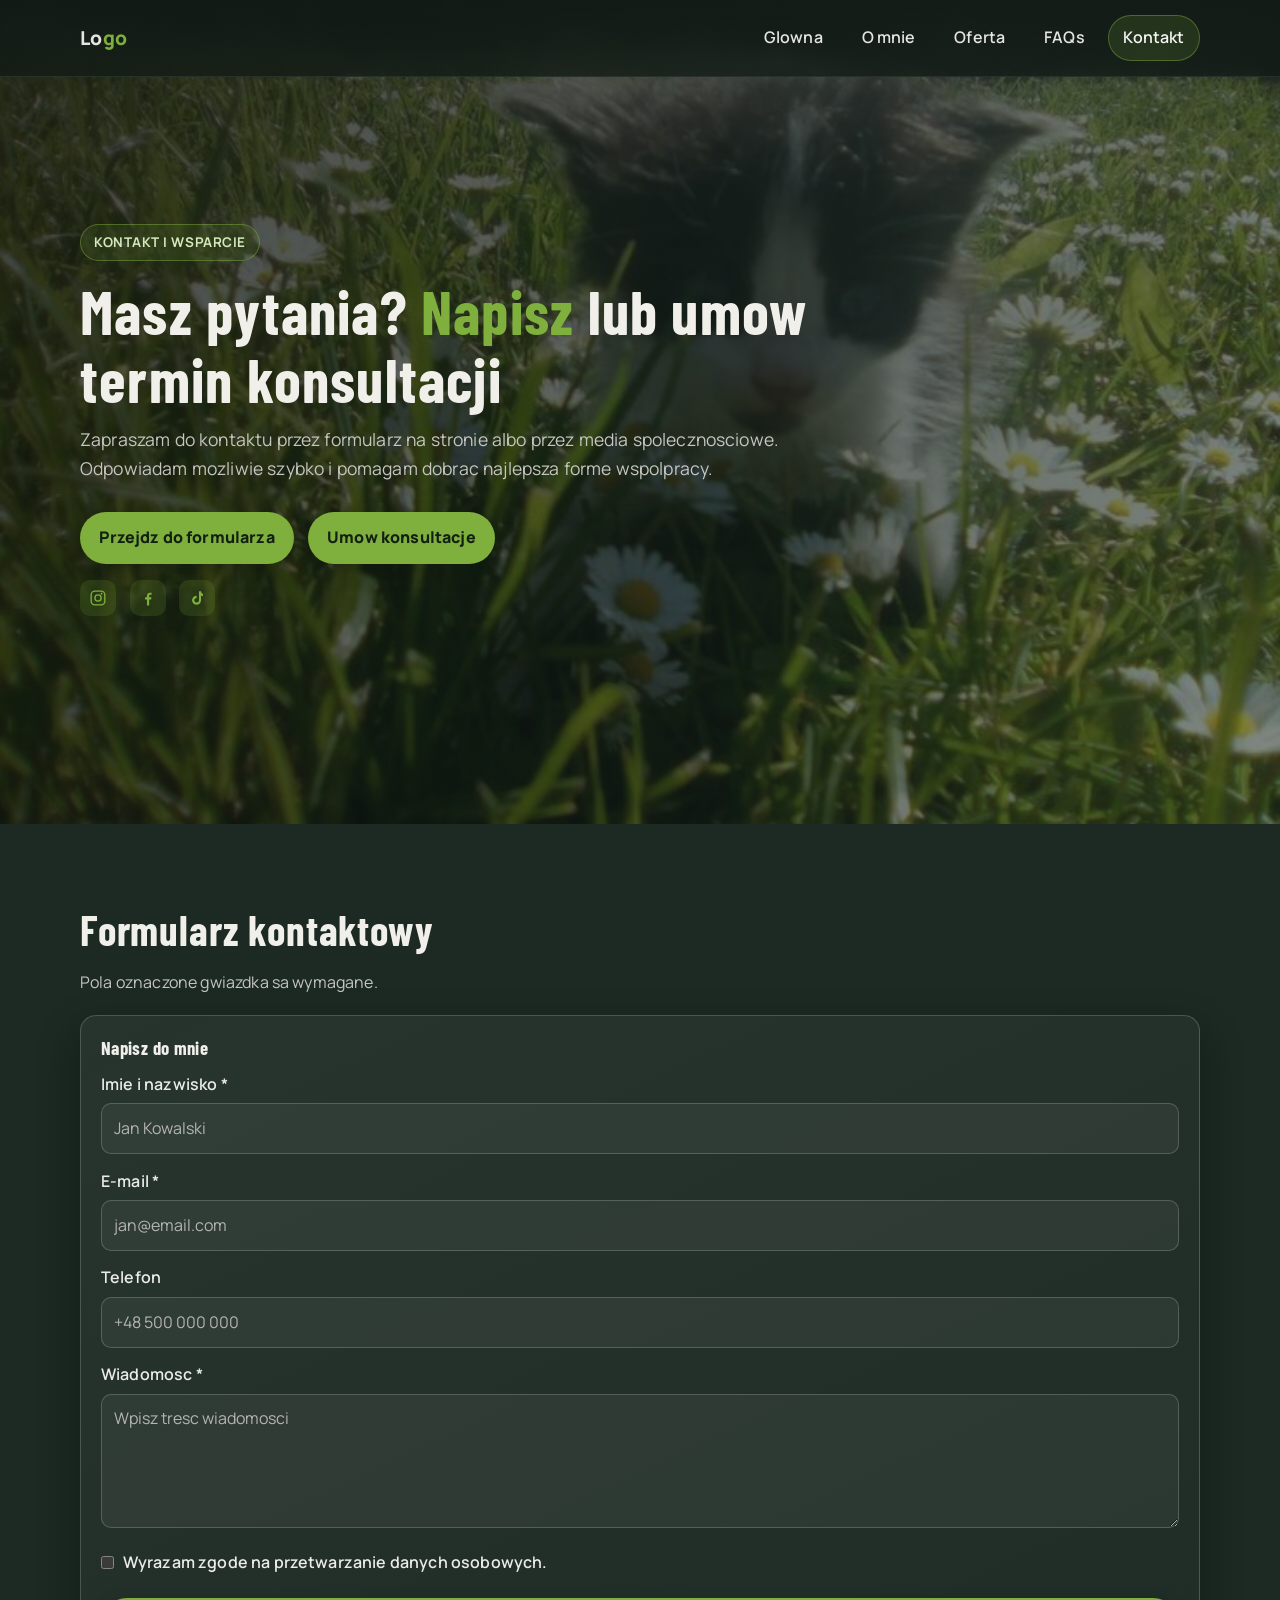
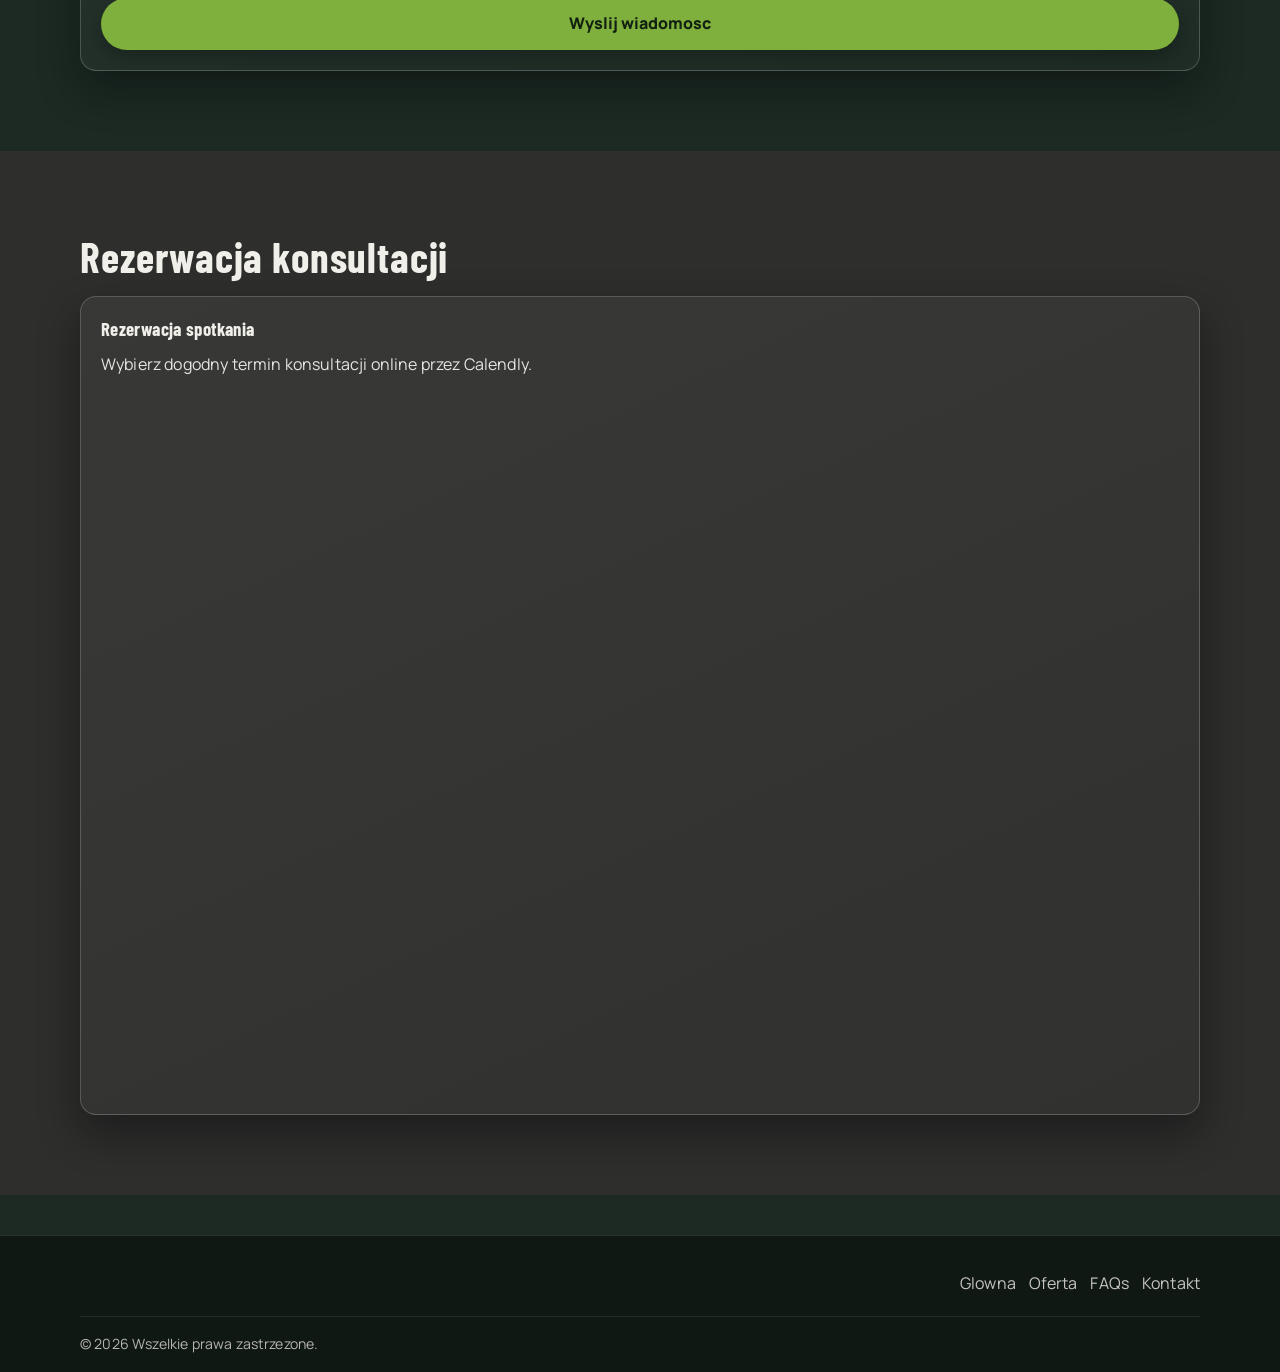
==== commit babefbb2: "Update title and footer content in kontakt.html" ====
--- a/kontakt.html
+++ b/kontakt.html
@@ -3,14 +3,14 @@
 <head>
     <meta charset="UTF-8">
     <meta name="viewport" content="width=device-width, initial-scale=1.0">
-    <title>Kontakt - Psychodietetyka</title>
+    <title>Kontakt</title>
     <link rel="stylesheet" href="style.css">
     <link href="https://assets.calendly.com/assets/external/widget.css" rel="stylesheet">
 </head>
 <body>
     <nav class="nav" role="navigation" aria-label="Nawigacja glowna">
         <div class="nav-inner">
-            <a href="index.html" class="nav-logo">Psycho<span>dietetyka</span></a>
+            <a href="index.html" class="nav-logo">Lo<span>go</span></a>
             <div class="nav-links">
                 <a class="nav-link" href="index.html#main">Glowna</a>
                 <a class="nav-link" href="index.html#about">O mnie</a>
@@ -115,7 +115,7 @@
     <footer class="footer">
         <div class="container">
             <div class="footer-content">
-                <div class="footer-logo">Psychodietetyka</div>
+                <div class="footer-logo"></div>
                 <nav class="footer-links" aria-label="Nawigacja w stopce">
                     <a href="index.html">Glowna</a>
                     <a href="index.html#services">Oferta</a>
@@ -124,7 +124,7 @@
                 </nav>
             </div>
             <div class="footer-bottom">
-                <p>&copy; 2026 Psychodietetyka. Wszelkie prawa zastrzezone.</p>
+                <p>&copy; 2026 Wszelkie prawa zastrzezone.</p>
             </div>
         </div>
     </footer>
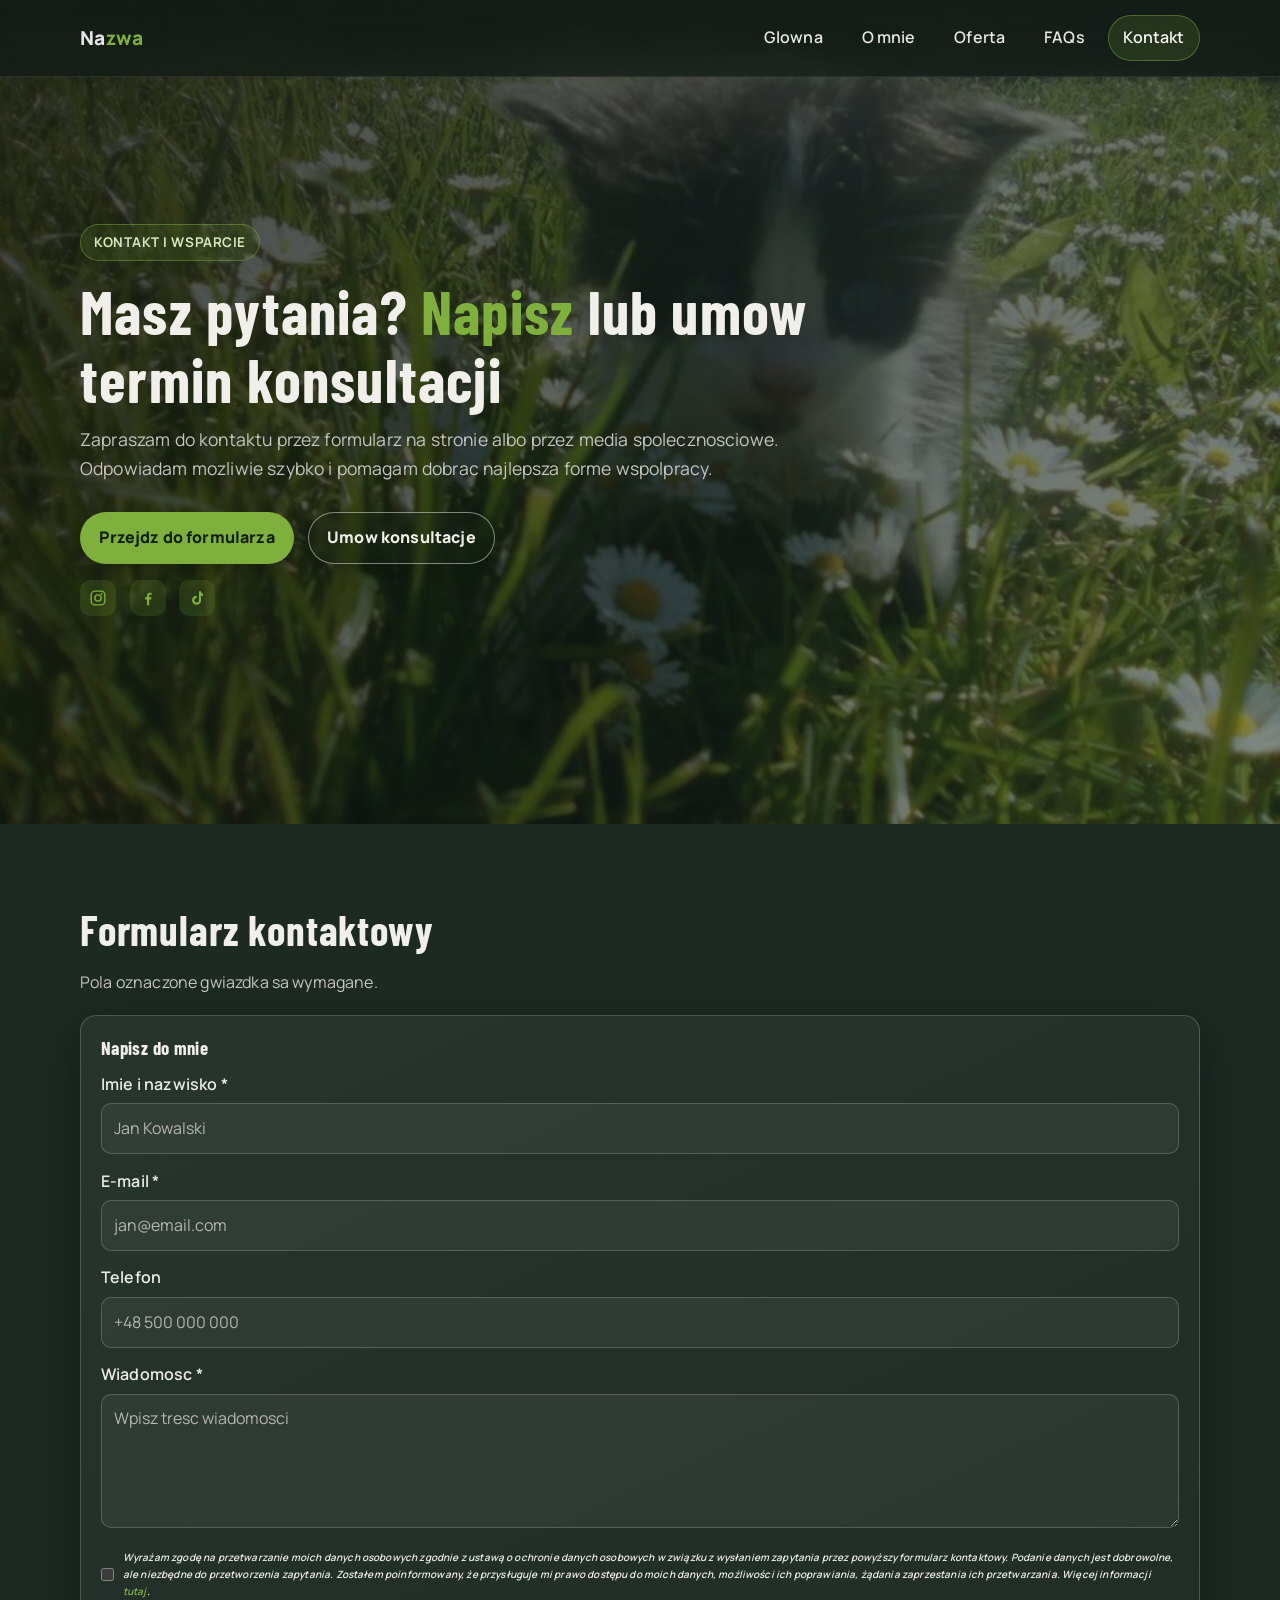
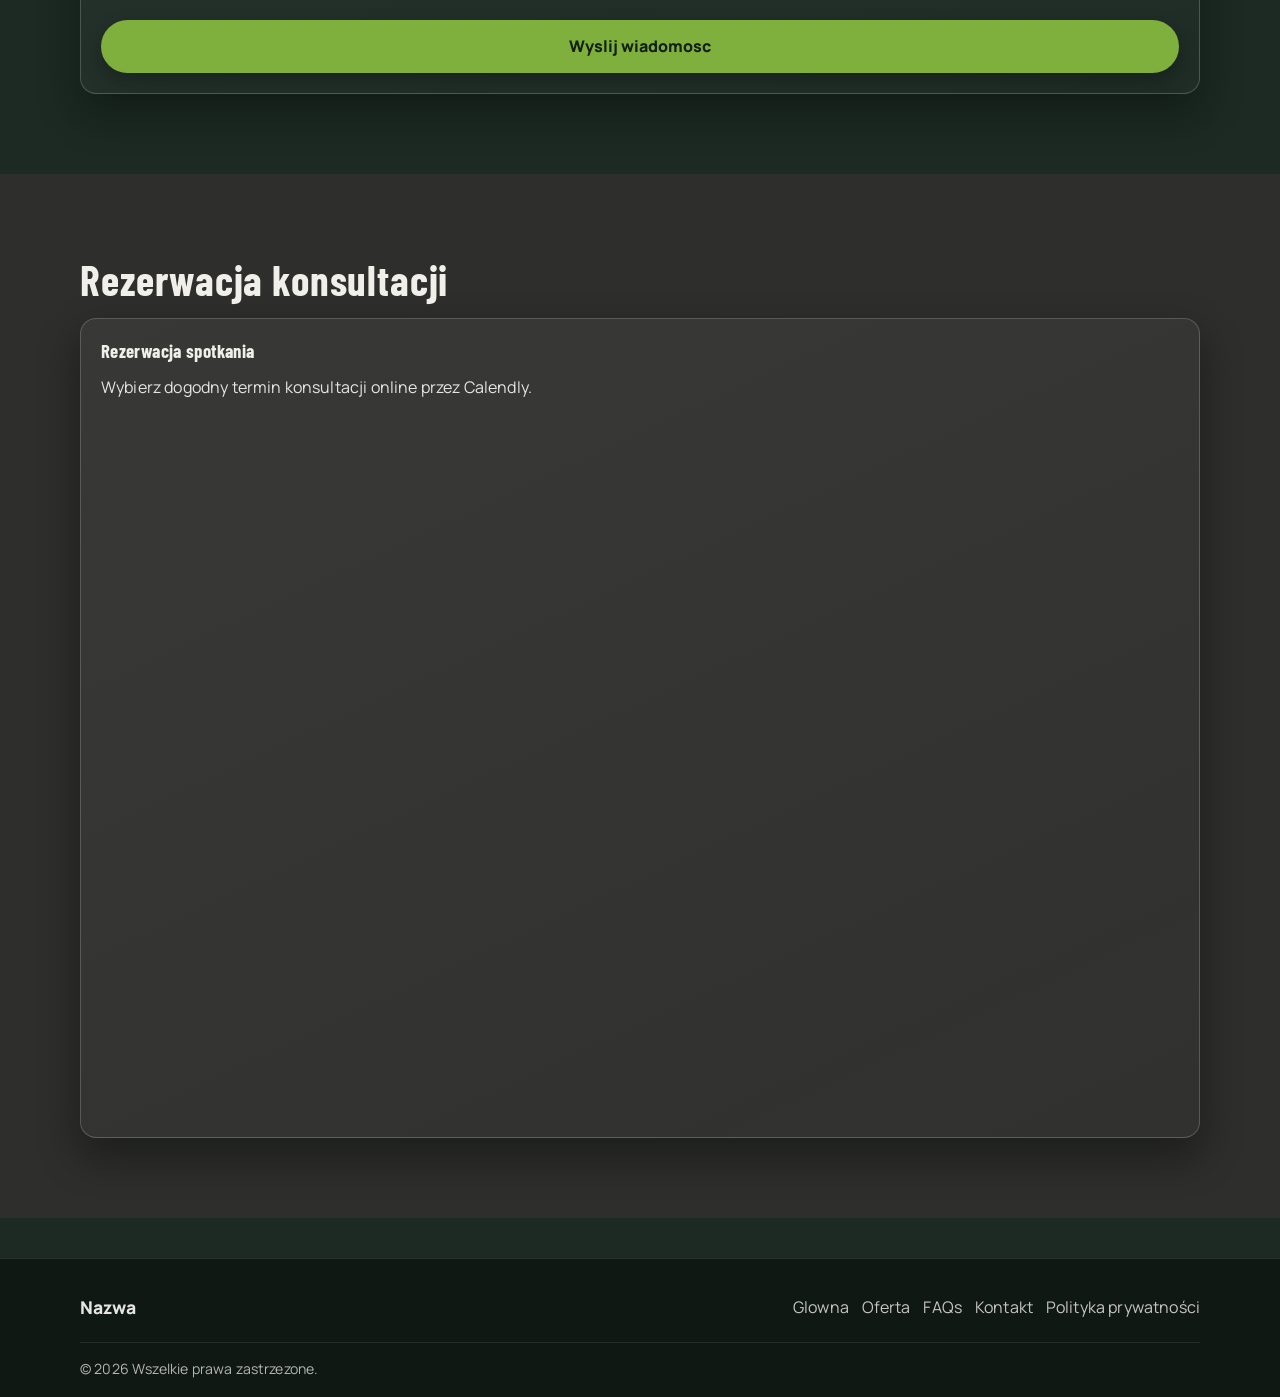
==== commit b05d14ba: "Add files via upload" ====
--- a/kontakt.html
+++ b/kontakt.html
@@ -10,7 +10,7 @@
 <body>
     <nav class="nav" role="navigation" aria-label="Nawigacja glowna">
         <div class="nav-inner">
-            <a href="index.html" class="nav-logo">Lo<span>go</span></a>
+            <a href="index.html" class="nav-logo">Na<span>zwa</span></a>
             <div class="nav-links">
                 <a class="nav-link" href="index.html#main">Glowna</a>
                 <a class="nav-link" href="index.html#about">O mnie</a>
@@ -65,34 +65,32 @@
                         <h3>Napisz do mnie</h3>
                         <form id="contact-form" action="https://api.web3forms.com/submit" method="POST">
                             <input type="hidden" name="access_key" value="38fab788-b642-48b0-b053-6440c1f015c4">
+                            
+                            <!-- Honeypot: boty wypełniają ukryte pola, Web3Forms odrzuca takie zgłoszenia -->
+                            <input type="checkbox" name="botcheck" style="display:none" tabindex="-1" autocomplete="off">
 
                             <div class="form-group">
                                 <label for="fullName">Imie i nazwisko *</label>
-                                <input id="fullName" name="fullName" type="text" required placeholder="Jan Kowalski">
-                            </div>
-
+                                <input id="fullName" name="fullName" type="text" required placeholder="Jan Kowalski" autocomplete="name">
+                            </div>
                             <div class="form-group">
                                 <label for="email">E-mail *</label>
-                                <input id="email" name="email" type="email" required placeholder="jan@email.com">
-                            </div>
-
+                                <input id="email" name="email" type="email" required placeholder="jan@email.com" autocomplete="email">
+                            </div>
                             <div class="form-group">
                                 <label for="phone">Telefon</label>
-                                <input id="phone" name="phone" type="tel" placeholder="+48 500 000 000">
-                            </div>
-
+                                <input id="phone" name="phone" type="tel" placeholder="+48 500 000 000" autocomplete="tel">
+                            </div>
                             <div class="form-group">
                                 <label for="inquiry">Wiadomosc *</label>
                                 <textarea id="inquiry" name="inquiry" rows="4" required placeholder="Wpisz tresc wiadomosci"></textarea>
                             </div>
-
                             <div class="form-group">
                                 <label for="consent" class="consent-inline">
                                     <input id="consent" name="consent" type="checkbox" required>
-                                    <span>Wyrazam zgode na przetwarzanie danych osobowych.</span>
+                                    <span id="druczek">Wyrażam zgodę na przetwarzanie moich danych osobowych zgodnie z ustawą o ochronie danych osobowych w związku z wysłaniem zapytania przez powyższy formularz kontaktowy. Podanie danych jest dobrowolne, ale niezbędne do przetworzenia zapytania. Zostałem poinformowany, że przysługuje mi prawo dostępu do moich danych, możliwości ich poprawiania, żądania zaprzestania ich przetwarzania. Więcej informacji <a href="polityka.html">tutaj</a>.</span>
                                 </label>
                             </div>
-
                             <button class="btn form-submit" type="submit">Wyslij wiadomosc</button>
                         </form>
                     </div>
@@ -115,12 +113,13 @@
     <footer class="footer">
         <div class="container">
             <div class="footer-content">
-                <div class="footer-logo"></div>
+                <div class="footer-logo">Nazwa</div>
                 <nav class="footer-links" aria-label="Nawigacja w stopce">
                     <a href="index.html">Glowna</a>
                     <a href="index.html#services">Oferta</a>
                     <a href="index.html#faq">FAQs</a>
                     <a href="kontakt.html">Kontakt</a>
+                    <a href="polityka.html">Polityka prywatności</a>
                 </nav>
             </div>
             <div class="footer-bottom">
@@ -130,5 +129,83 @@
     </footer>
 
     <script src="https://assets.calendly.com/assets/external/widget.js" async></script>
+<script>
+    // Nav scroll
+    const nav = document.querySelector('.nav');
+    window.addEventListener('scroll', () => {
+        nav.classList.toggle('scrolled', window.scrollY > 50);
+        if (scrollTopBtn) scrollTopBtn.classList.toggle('visible', window.scrollY > 500);
+        highlightNavLink();
+    });
+
+    // Mobile menu
+    const navToggle = document.getElementById('navToggle');
+    const navLinks = document.getElementById('navLinks');
+    const navOverlay = document.getElementById('navOverlay');
+
+    function closeMobileMenu() {
+        navToggle.setAttribute('aria-expanded', 'false');
+        navLinks.classList.remove('open');
+        navOverlay.classList.remove('active');
+        document.body.style.overflow = '';
+    }
+
+    navToggle.addEventListener('click', () => {
+        const isOpen = navToggle.getAttribute('aria-expanded') === 'true';
+        navToggle.setAttribute('aria-expanded', !isOpen);
+        navLinks.classList.toggle('open');
+        navOverlay.classList.toggle('active');
+        document.body.style.overflow = isOpen ? '' : 'hidden';
+    });
+    navOverlay.addEventListener('click', closeMobileMenu);
+    document.querySelectorAll('.nav-link').forEach(l => l.addEventListener('click', closeMobileMenu));
+    document.addEventListener('keydown', e => { if (e.key === 'Escape') closeMobileMenu(); });
+
+    // Active nav link
+    const sections = document.querySelectorAll('section[id]');
+    const navItems = document.querySelectorAll('.nav-link');
+    function highlightNavLink() {
+        const scrollY = window.scrollY + 150;
+        sections.forEach(s => {
+            if (scrollY >= s.offsetTop && scrollY < s.offsetTop + s.offsetHeight) {
+                navItems.forEach(l => l.classList.toggle('active', l.getAttribute('href') === `#${s.id}`));
+            }
+        });
+    }
+
+    // Scroll to top
+    const scrollTopBtn = document.getElementById('scrollTop');
+    if (scrollTopBtn) {
+        scrollTopBtn.addEventListener('click', () => window.scrollTo({ top: 0, behavior: 'smooth' }));
+    }
+
+    // FAQ accordion
+    document.querySelectorAll('.faq-question').forEach(btn => {
+        btn.addEventListener('click', () => {
+            const item = btn.closest('.faq-item');
+            const answer = item.querySelector('.faq-answer');
+            const inner = item.querySelector('.faq-answer-inner');
+            const isOpen = btn.getAttribute('aria-expanded') === 'true';
+
+            document.querySelectorAll('.faq-item.active').forEach(a => {
+                if (a !== item) {
+                    a.querySelector('.faq-answer').style.maxHeight = '0';
+                    a.querySelector('.faq-question').setAttribute('aria-expanded', 'false');
+                    a.classList.remove('active');
+                }
+            });
+
+            btn.setAttribute('aria-expanded', !isOpen);
+            item.classList.toggle('active', !isOpen);
+            answer.style.maxHeight = isOpen ? '0' : inner.scrollHeight + 30 + 'px';
+        });
+    });
+
+    // Fade-in on scroll
+    const observer = new IntersectionObserver(entries => {
+        entries.forEach(e => { if (e.isIntersecting) { e.target.classList.add('visible'); observer.unobserve(e.target); } });
+    }, { rootMargin: '0px 0px -50px 0px', threshold: 0.1 });
+    document.querySelectorAll('.fade-in').forEach(el => observer.observe(el));
+</script>
 </body>
 </html>
--- a/style.css
+++ b/style.css
@@ -20,7 +20,7 @@
 
 *, *::before, *::after { box-sizing: border-box; }
 
-html, body { margin: 0; padding: 0; scroll-behavior: smooth; }
+html, body { margin: 0; padding: 0; }
 
 body {
     min-height: 100vh;
@@ -44,7 +44,7 @@
 
 a, button, input, select, textarea { font: inherit; }
 
-a { color: var(--cta); text-decoration: none; transition: color 0.25s ease; }
+a { color: var(--cta); text-decoration: none; }
 a:hover { color: var(--cta-hover); }
 
 hr { border: 0; border-top: 1px solid var(--line); margin: 1.25rem 0; }
@@ -59,7 +59,6 @@
     background: linear-gradient(180deg, rgba(18, 27, 22, 0.95), rgba(18, 27, 22, 0.78));
     border-bottom: 1px solid rgba(229, 229, 227, 0.1);
     backdrop-filter: blur(8px);
-    transition: all 0.25s ease;
 }
 .nav.scrolled { background: rgba(20, 30, 24, 0.92); box-shadow: 0 10px 24px rgba(6, 10, 8, 0.35); }
 
@@ -84,7 +83,6 @@
     border-radius: 999px;
     border: 1px solid transparent;
     font-weight: 600;
-    transition: all 0.25s ease;
 }
 .nav-link:hover, .nav-link.active {
     color: #f3f4f1;
@@ -108,7 +106,6 @@
     background: rgba(7, 10, 8, 0.55);
     opacity: 0;
     pointer-events: none;
-    transition: opacity 0.25s ease;
     z-index: 800;
 }
 .nav-overlay.active { opacity: 1; pointer-events: auto; }
@@ -184,8 +181,26 @@
     font-weight: 800;
     cursor: pointer;
     box-shadow: 0 8px 18px rgba(9, 16, 11, 0.35);
-    transition: background-color 0.25s ease, transform 0.25s ease, box-shadow 0.25s ease;
-}
+}
+
+.hero-buttons .btn:first-child {
+    transition: background-color 0.2s ease, border-color 0.2s ease, color 0.2s ease;
+}
+
+.hero-buttons .btn:first-child:hover,
+.hero-buttons .btn:first-child:focus-visible {
+    background: #f0efe9;
+    border-color: #f0efe9;
+    color: #142018;
+}
+
+.hero-buttons .btn-secondary {
+    background: rgba(18, 32, 18, 0.22);
+    border-color: rgba(240, 239, 233, 0.5);
+    color: #f0efe9;
+    backdrop-filter: blur(4px);
+}
+
 /* Section headings */
 .section-title { font-size: clamp(1.75rem, 3.8vw, 2.6rem); color: #f0efe9; margin-bottom: 0.8rem; }
 .section-subtitle { max-width: 70ch; color: var(--muted-text); margin-bottom: 0; }
@@ -241,10 +256,8 @@
 
 .service-card, .trust-card {
     padding: 1.25rem;
-    transition: transform 0.25s ease, border-color 0.25s ease;
 }
 .service-card:hover, .trust-card:hover {
-    transform: translateY(-5px);
     border-color: rgba(127, 175, 60, 0.46);
 }
 
@@ -263,8 +276,7 @@
 .service-card p, .trust-card p { color: var(--muted-text); }
 
 .service-link { display: inline-flex; align-items: center; gap: 0.32rem; font-weight: 700; }
-.service-link-arrow { transition: transform 0.2s ease; }
-.service-link:hover .service-link-arrow { transform: translateX(4px); }
+.service-link-arrow { display: inline-block; }
 
 /* FAQ */
 .faq-grid { margin-top: 1.5rem; display: grid; gap: 0.9rem; }
@@ -286,10 +298,10 @@
 }
 .faq-question:hover { transform: none; background: rgba(255, 255, 255, 0.03); }
 
-.faq-icon { width: 28px; height: 28px; display: grid; place-items: center; color: var(--cta); transition: transform 0.25s ease; }
+.faq-icon { width: 28px; height: 28px; display: grid; place-items: center; color: var(--cta); }
 .faq-item.active .faq-icon { transform: rotate(180deg); }
 
-.faq-answer { max-height: 0; overflow: hidden; transition: max-height 0.35s ease; }
+.faq-answer { max-height: 0; overflow: hidden; }
 .faq-answer-inner { padding: 0 1.1rem 1rem; }
 .faq-answer p, .faq-answer li { color: var(--muted-text); }
 .faq-answer ul { margin: 0.5rem 0 0.9rem 1.2rem; padding: 0; }
@@ -340,7 +352,6 @@
     border: 1px solid var(--surface-border);
     background: rgba(255, 255, 255, 0.05);
     color: var(--text-main);
-    transition: border-color 0.2s ease, box-shadow 0.2s ease;
 }
 textarea { min-height: 134px; resize: vertical; }
 input::placeholder, textarea::placeholder { color: #b6b5b0; }
@@ -352,7 +363,10 @@
 
 .form-submit { width: 100%; margin-top: 0.4rem; }
 .form-note { margin-top: 0.7rem; font-size: 0.86rem; color: #bebdb8; }
-
+#druczek {
+    font-size: x-small;
+    font-style: italic;
+}
 /* Footer */
 .footer {
     margin-top: 2.5rem;
@@ -380,19 +394,17 @@
     z-index: 950;
     opacity: 0;
     pointer-events: none;
-    transform: translateY(10px);
-    transition: opacity 0.25s ease, transform 0.25s ease;
 }
 .scroll-top svg { width: 20px; height: 20px; }
-.scroll-top.visible { opacity: 1; pointer-events: auto; transform: translateY(0); }
-
-/* Fade-in animations */
-.fade-in { opacity: 0; transform: translateY(16px); transition: opacity 0.65s ease, transform 0.65s ease; }
-.fade-in.visible { opacity: 1; transform: translateY(0); }
-.fade-in-delay-1 { transition-delay: 0.08s; }
-.fade-in-delay-2 { transition-delay: 0.16s; }
-.fade-in-delay-3 { transition-delay: 0.24s; }
-.fade-in-delay-4 { transition-delay: 0.32s; }
+.scroll-top.visible { opacity: 1; pointer-events: auto; }
+
+/* Feature cards fade in once when they enter the viewport. */
+.reveal-card { opacity: 0; transition: opacity 0.2s ease; }
+.reveal-card.visible { opacity: 1; }
+.reveal-delay-1 { transition-delay: 0s; }
+.reveal-delay-2 { transition-delay: 0.1s; }
+.reveal-delay-3 { transition-delay: 0.2s; }
+.reveal-delay-4 { transition-delay: 0.3s; }
 
 /* Responsive */
 @media (max-width: 980px) {
@@ -416,7 +428,6 @@
         align-items: stretch;
         gap: 0.35rem;
         transform: translateX(100%);
-        transition: transform 0.25s ease;
         z-index: 900;
     }
     .nav-links.open { transform: translateX(0); }
@@ -439,4 +450,4 @@
         transition-duration: 0.01ms !important;
         scroll-behavior: auto !important;
     }
-}+}
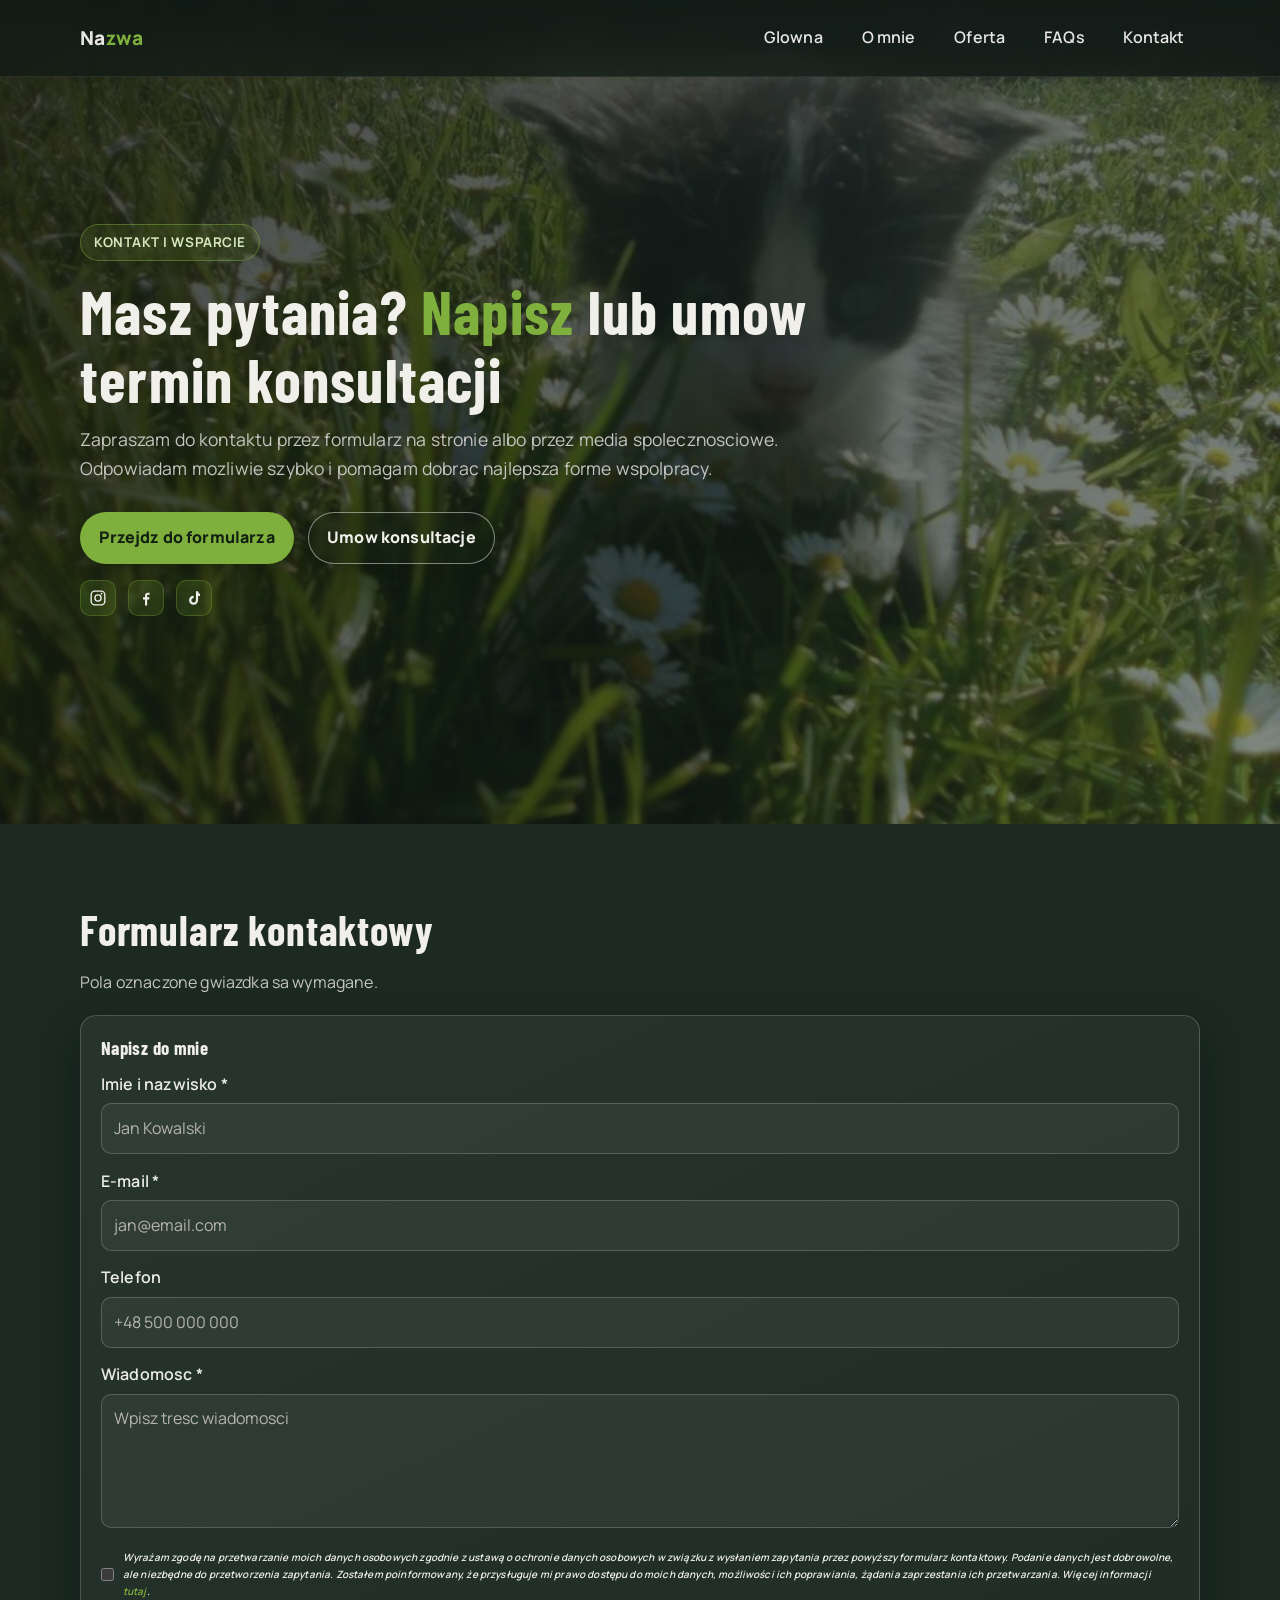
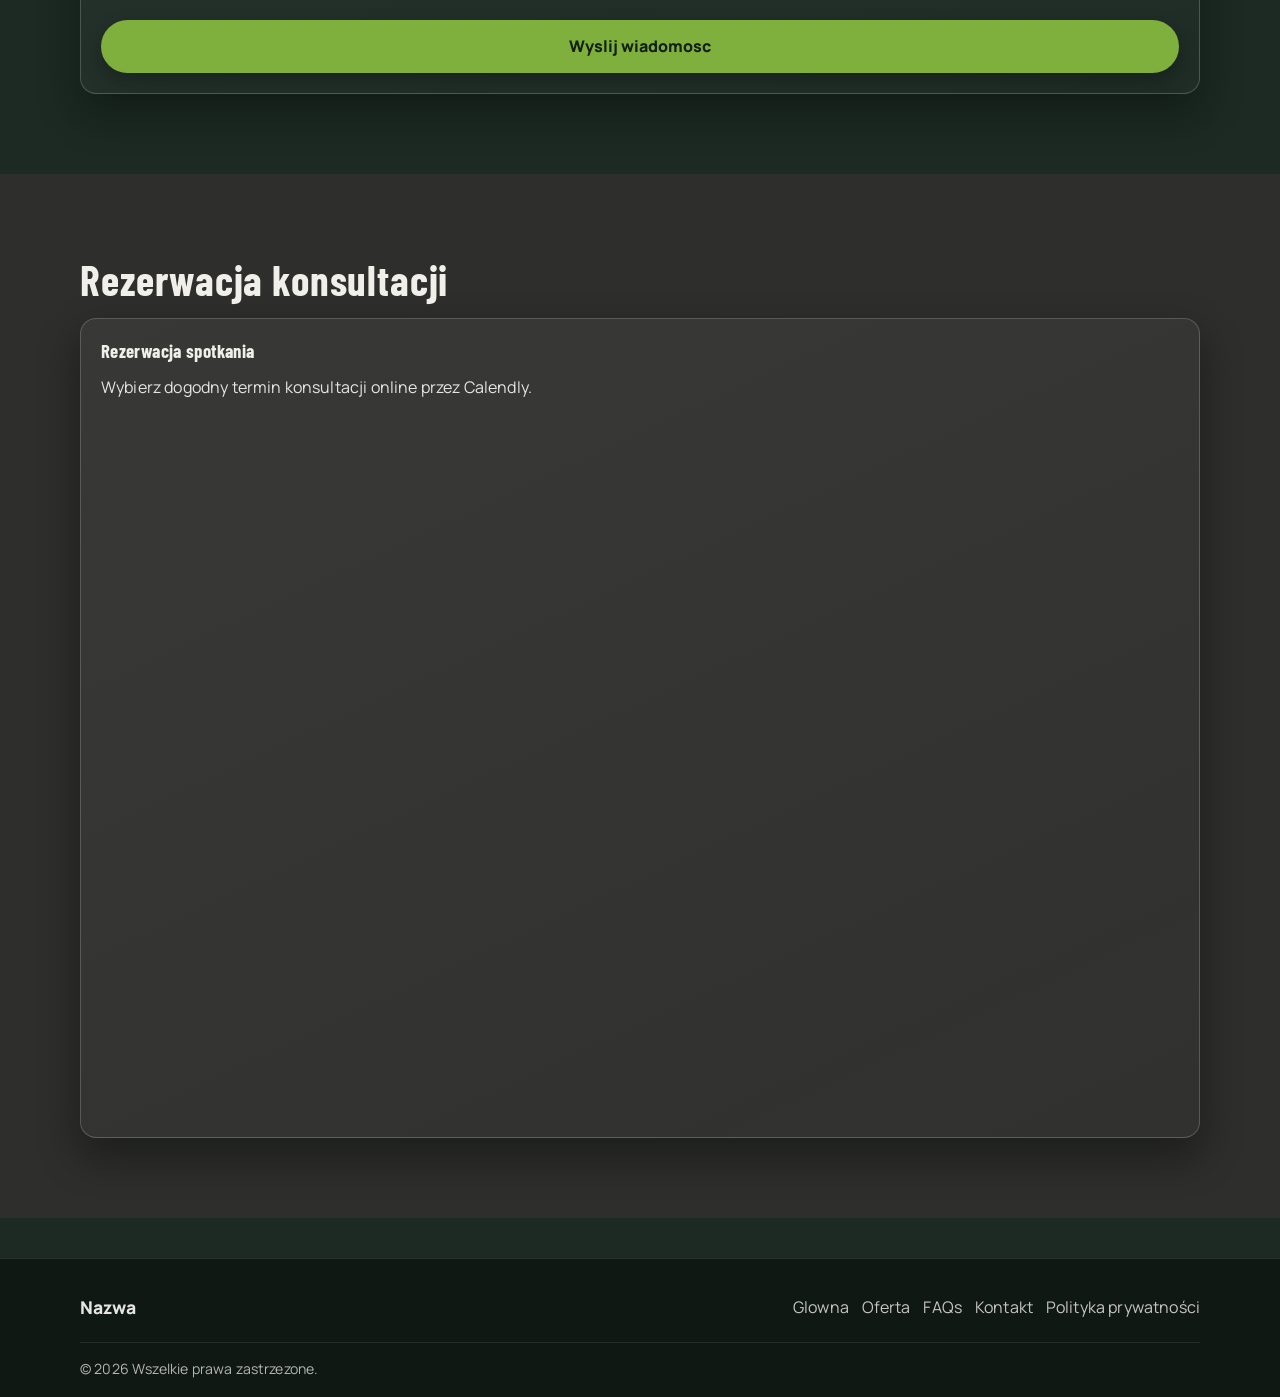
==== commit b981ef1a: "Add files via upload" ====
--- a/kontakt.html
+++ b/kontakt.html
@@ -11,15 +11,19 @@
     <nav class="nav" role="navigation" aria-label="Nawigacja glowna">
         <div class="nav-inner">
             <a href="index.html" class="nav-logo">Na<span>zwa</span></a>
-            <div class="nav-links">
+            <div class="nav-links" id="navLinks">
                 <a class="nav-link" href="index.html#main">Glowna</a>
                 <a class="nav-link" href="index.html#about">O mnie</a>
                 <a class="nav-link" href="index.html#services">Oferta</a>
                 <a class="nav-link" href="index.html#faq">FAQs</a>
                 <a class="nav-link active" href="kontakt.html">Kontakt</a>
             </div>
+            <button class="nav-toggle" id="navToggle" type="button" aria-controls="navLinks" aria-expanded="false" aria-label="Otworz menu">
+                <span></span><span></span><span></span>
+            </button>
         </div>
     </nav>
+    <div class="nav-overlay" id="navOverlay"></div>
 
     <main>
         <section class="hero" id="informacje-kontaktowe">
@@ -35,7 +39,7 @@
                         <a class="btn" href="#formularz-kontaktowy">Przejdz do formularza</a>
                         <a class="btn btn-secondary" href="#rezerwacja-konsultacji">Umow konsultacje</a>
                     </div>
-                    <div class="hero-buttons" style="margin-top: 1rem;">
+                    <div class="social-links" aria-label="Media spolecznosciowe">
                         <a class="contact-item-icon" href="https://www.instagram.com/" target="_blank" rel="noopener noreferrer" aria-label="Instagram">
                             <svg width="18" height="18" viewBox="0 0 24 24" fill="currentColor" aria-hidden="true">
                                 <path d="M7.75 2h8.5A5.75 5.75 0 0 1 22 7.75v8.5A5.75 5.75 0 0 1 16.25 22h-8.5A5.75 5.75 0 0 1 2 16.25v-8.5A5.75 5.75 0 0 1 7.75 2Zm0 1.8A3.95 3.95 0 0 0 3.8 7.75v8.5a3.95 3.95 0 0 0 3.95 3.95h8.5a3.95 3.95 0 0 0 3.95-3.95v-8.5a3.95 3.95 0 0 0-3.95-3.95h-8.5Zm8.95 1.35a1.2 1.2 0 1 1 0 2.4 1.2 1.2 0 0 1 0-2.4ZM12 7a5 5 0 1 1 0 10 5 5 0 0 1 0-10Zm0 1.8a3.2 3.2 0 1 0 0 6.4 3.2 3.2 0 0 0 0-6.4Z"></path>
--- a/style.css
+++ b/style.css
@@ -20,7 +20,13 @@
 
 *, *::before, *::after { box-sizing: border-box; }
 
-html, body { margin: 0; padding: 0; }
+html, body {
+    margin: 0;
+    padding: 0;
+    overflow-x: hidden;
+}
+
+html { scroll-padding-top: calc(var(--nav-height) + 1rem); }
 
 body {
     min-height: 100vh;
@@ -41,6 +47,10 @@
 }
 
 p { margin: 0 0 1rem; }
+
+p, li, a, h1, h2, h3, h4, h5, h6, label, span {
+    overflow-wrap: anywhere;
+}
 
 a, button, input, select, textarea { font: inherit; }
 
@@ -166,6 +176,13 @@
 
 .hero-description { max-width: 64ch; color: var(--muted-text); font-size: 1.1rem; }
 .hero-buttons { display: flex; flex-wrap: wrap; gap: 0.85rem; margin-top: 1.7rem; }
+.social-links {
+    display: flex;
+    flex-wrap: nowrap;
+    align-items: center;
+    gap: 0.75rem;
+    margin-top: 1rem;
+}
 
 /* Buttons */
 button, .btn {
@@ -319,12 +336,24 @@
     place-items: center;
     font-size: 1rem;
     flex-shrink: 0;
+    color: #f0efe9;
+    border: 1px solid rgba(127, 175, 60, 0.3);
+    transition: transform 0.18s ease, background-color 0.18s ease, border-color 0.18s ease;
+}
+.contact-item-icon:hover,
+.contact-item-icon:focus-visible {
+    color: #122012;
+    background: var(--cta);
+    border-color: var(--cta);
+    transform: translateY(-2px);
 }
 .contact-item-content h4 { margin-bottom: 0.35rem; color: #f0efe9; }
 .contact-item-content p { margin-bottom: 0; color: var(--muted-text); }
 
 .contact-form { padding: 1.25rem; }
 .contact-form h3 { color: #f0efe9; }
+.contact-form ul { padding-left: 1.25rem; }
+.contact-form li { margin-bottom: 0.45rem; }
 
 .form-group { margin-bottom: 0.85rem; }
 
@@ -367,6 +396,12 @@
     font-size: x-small;
     font-style: italic;
 }
+
+.calendly-inline-widget {
+    width: 100%;
+    min-width: 0 !important;
+}
+
 /* Footer */
 .footer {
     margin-top: 2.5rem;
@@ -428,6 +463,7 @@
         align-items: stretch;
         gap: 0.35rem;
         transform: translateX(100%);
+        transition: transform 0.22s ease;
         z-index: 900;
     }
     .nav-links.open { transform: translateX(0); }
@@ -435,13 +471,163 @@
 }
 
 @media (max-width: 700px) {
-    section { padding: 4.2rem 0; }
+    :root { --nav-height: 68px; }
+    body {
+        font-size: 0.96rem;
+        line-height: 1.62;
+        background:
+            radial-gradient(circle at 10% 0%, rgba(127, 175, 60, 0.12), transparent 28rem),
+            var(--bg-main);
+    }
+    section { padding: 3.4rem 0; }
     .container { width: min(1120px, calc(100% - 1.4rem)); }
+    .nav-inner { width: min(1120px, calc(100% - 1.4rem)); }
+    .nav-logo { font-size: 1.05rem; }
+    .nav-toggle {
+        width: 44px;
+        height: 44px;
+        align-items: center;
+        padding: 0;
+    }
+    .nav-links {
+        width: min(88vw, 320px);
+        padding: calc(var(--nav-height) + 0.85rem) 0.85rem 1rem;
+    }
+    .nav-link {
+        padding: 0.78rem 0.9rem;
+        font-size: 0.96rem;
+    }
+    .hero {
+        padding: 5.8rem 0 3.9rem;
+        min-height: auto;
+        align-items: flex-end;
+        background-position: 58% center;
+    }
+    .hero-content { max-width: 100%; }
+    .hero-badge {
+        font-size: 0.72rem;
+        padding: 0.32rem 0.65rem;
+    }
+    .hero-title { font-size: clamp(2.05rem, 11vw, 3rem); }
     .hero-description { font-size: 1rem; }
-    .hero-buttons { flex-direction: column; align-items: stretch; }
-    .btn { width: 100%; }
+    .hero-buttons {
+        flex-direction: column;
+        align-items: stretch;
+        gap: 0.65rem;
+        margin-top: 1.25rem;
+    }
+    .social-links {
+        flex-direction: row;
+        flex-wrap: nowrap;
+        align-items: center;
+        justify-content: flex-start;
+        gap: 0.7rem;
+    }
+    .btn {
+        width: 100%;
+        min-height: 46px;
+        padding: 0.72rem 0.95rem;
+    }
+    .section-title {
+        font-size: clamp(1.85rem, 9vw, 2.45rem);
+        line-height: 1.08;
+    }
+    .section-subtitle { font-size: 0.98rem; }
+    .about-grid, .contact-grid, .services-grid, .trust-grid {
+        gap: 0.9rem;
+    }
+    .about-image-placeholder {
+        height: clamp(220px, 68vw, 310px);
+        border-radius: 16px;
+    }
+    .service-card, .trust-card, .faq-item, .contact-form, .contact-item {
+        border-radius: 14px;
+        box-shadow: 0 12px 26px rgba(7, 12, 10, 0.32);
+    }
+    .service-card, .trust-card {
+        padding: 1rem;
+    }
+    .service-card h3, .trust-card h3, .contact-form h3 {
+        font-size: 1.38rem;
+    }
+    .specialization-tags { gap: 0.45rem; }
+    .specialization-tag {
+        font-size: 0.82rem;
+        padding: 0.34rem 0.62rem;
+    }
+    .faq-question {
+        gap: 0.8rem;
+        padding: 0.92rem 0.95rem;
+    }
+    .faq-question span:first-child { flex: 1; }
+    .faq-icon {
+        width: 24px;
+        height: 24px;
+        flex: 0 0 24px;
+    }
+    .faq-answer-inner { padding: 0 0.95rem 0.95rem; }
+    .contact-item-icon {
+        width: 44px;
+        height: 44px;
+        border-radius: 12px;
+    }
+    .contact-item {
+        align-items: center;
+        padding: 0.85rem;
+    }
+    .contact-form { padding: 1rem; }
+    .contact-form ul { padding-left: 1rem; }
+    input, select, textarea {
+        min-height: 46px;
+        font-size: 1rem;
+    }
+    textarea { min-height: 150px; }
+    .consent-inline { align-items: flex-start; }
+    .consent-inline input[type="checkbox"] { margin-top: 0.2rem; }
+    #druczek {
+        display: block;
+        line-height: 1.45;
+    }
+    .calendly-inline-widget { height: 640px !important; }
     .trust-grid { grid-template-columns: 1fr; }
-    .footer-content { flex-direction: column; align-items: flex-start; }
+    .footer {
+        margin-top: 1.2rem;
+        padding: 1.55rem 0 0.95rem;
+    }
+    .footer-content {
+        flex-direction: column;
+        align-items: flex-start;
+        gap: 0.75rem;
+    }
+    .footer-links { gap: 0.55rem; }
+    .footer-links a {
+        display: inline-flex;
+        padding: 0.34rem 0.58rem;
+        border-radius: 999px;
+        background: rgba(255, 255, 255, 0.04);
+    }
+    .scroll-top {
+        right: 0.8rem;
+        bottom: 0.8rem;
+        width: 42px;
+        height: 42px;
+    }
+}
+
+@media (max-width: 420px) {
+    .container,
+    .nav-inner {
+        width: min(1120px, calc(100% - 1rem));
+    }
+    section { padding: 2.9rem 0; }
+    .hero { padding-top: 5.35rem; }
+    .hero-title { font-size: clamp(1.9rem, 12vw, 2.55rem); }
+    .contact-form,
+    .service-card,
+    .trust-card {
+        padding: 0.9rem;
+    }
+    .footer-links a { font-size: 0.88rem; }
 }
 
 @media (prefers-reduced-motion: reduce) {
